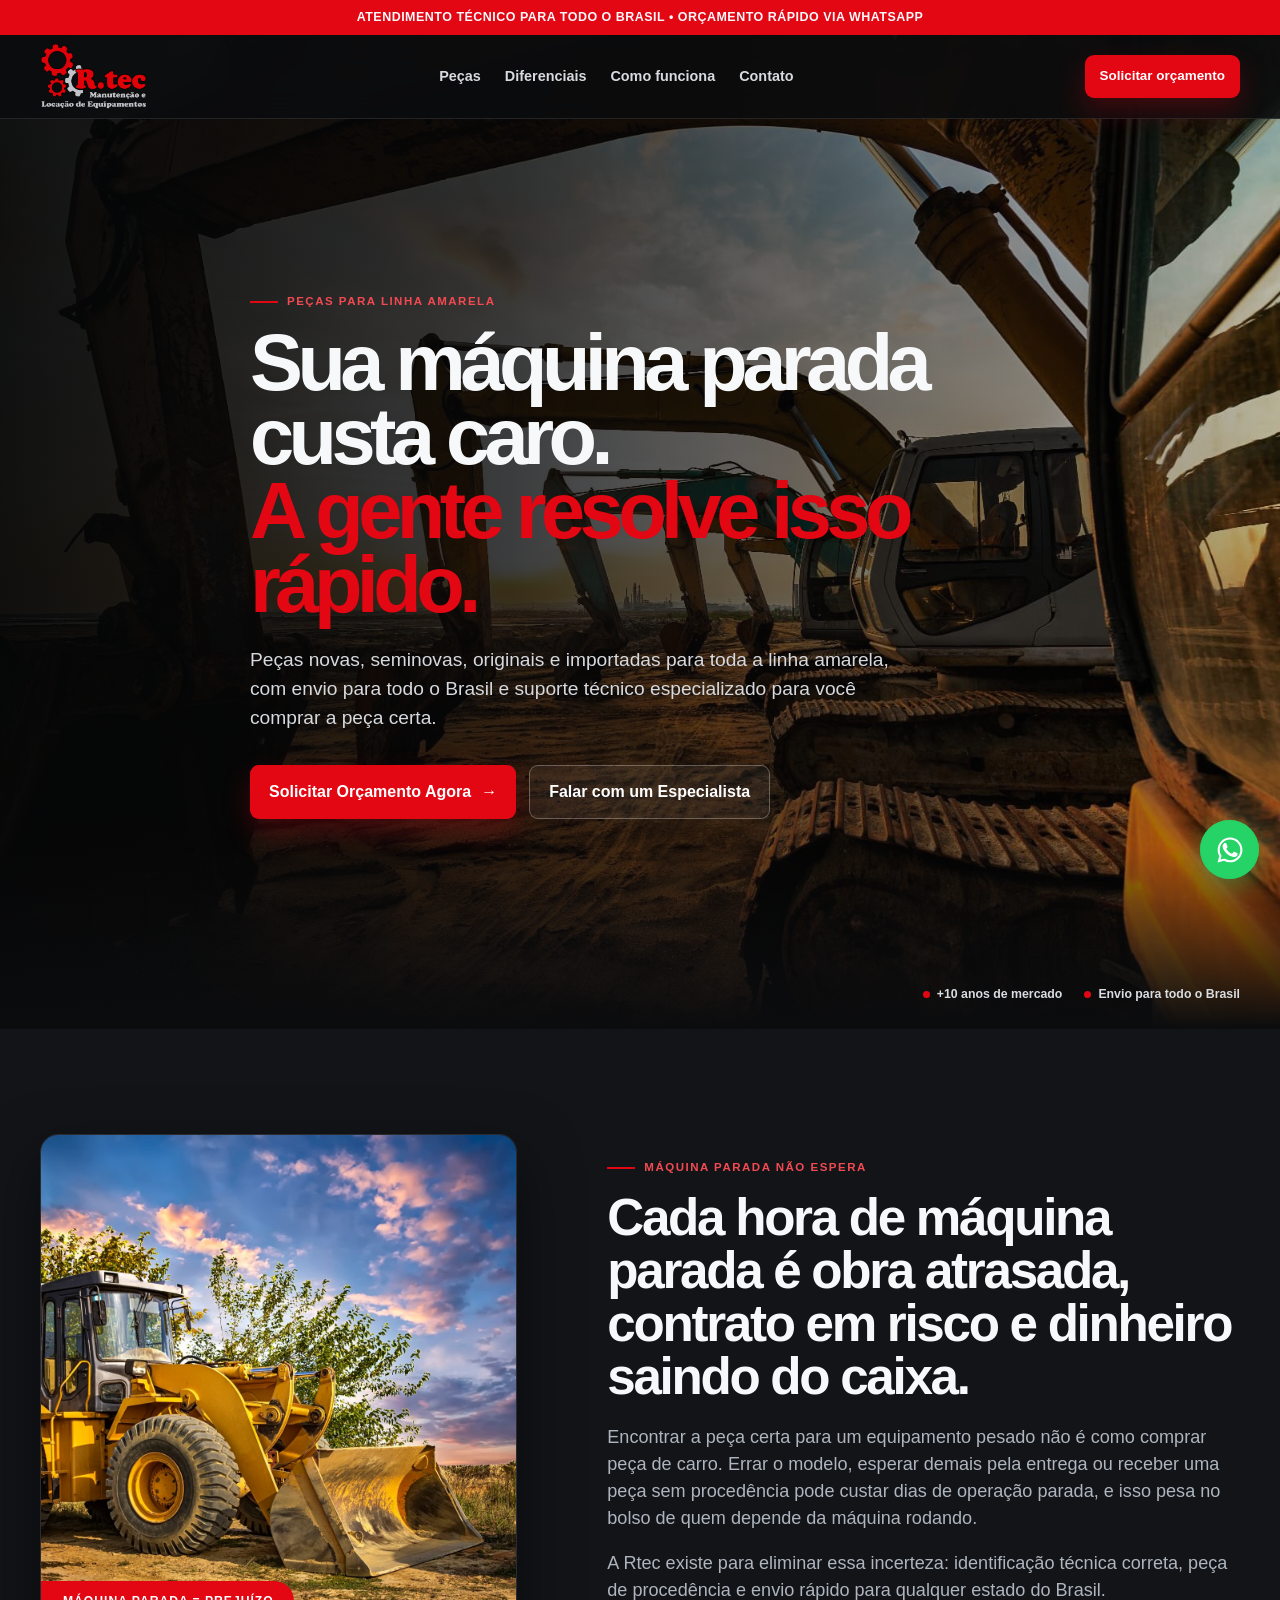
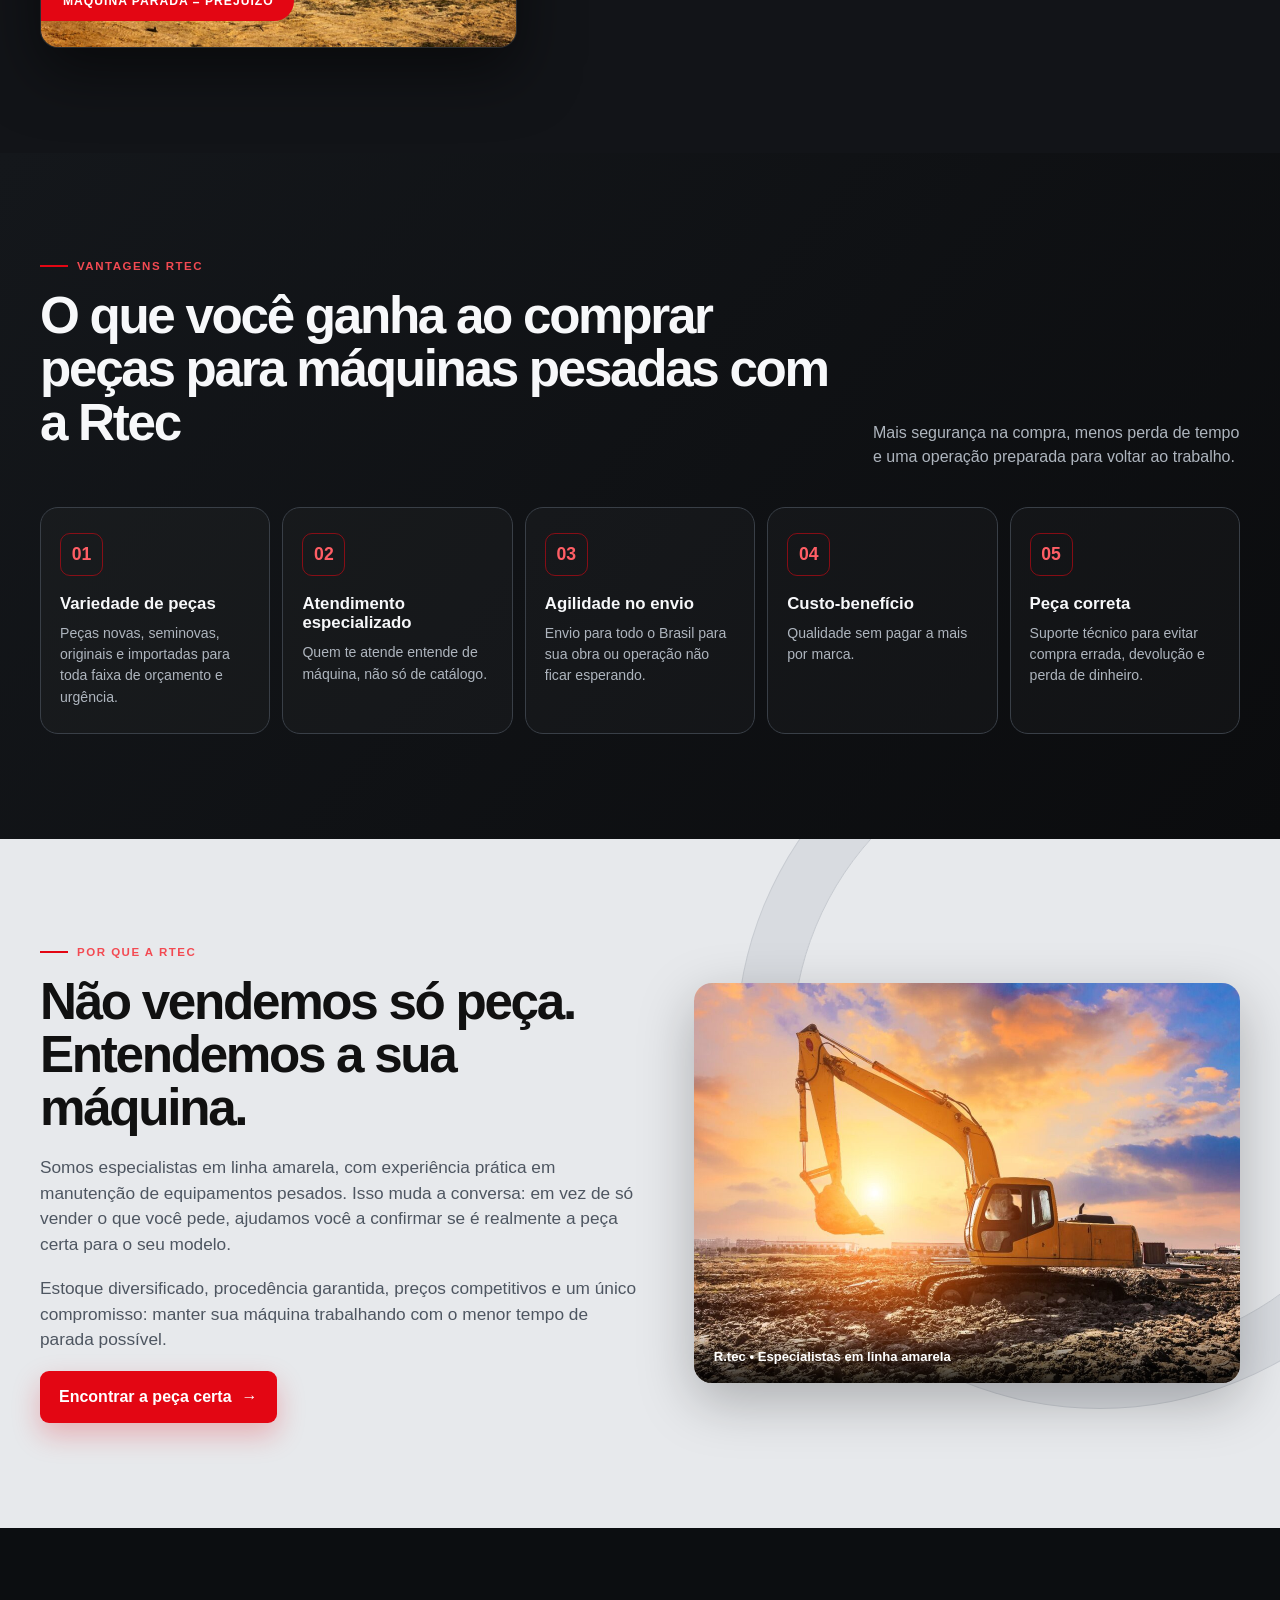
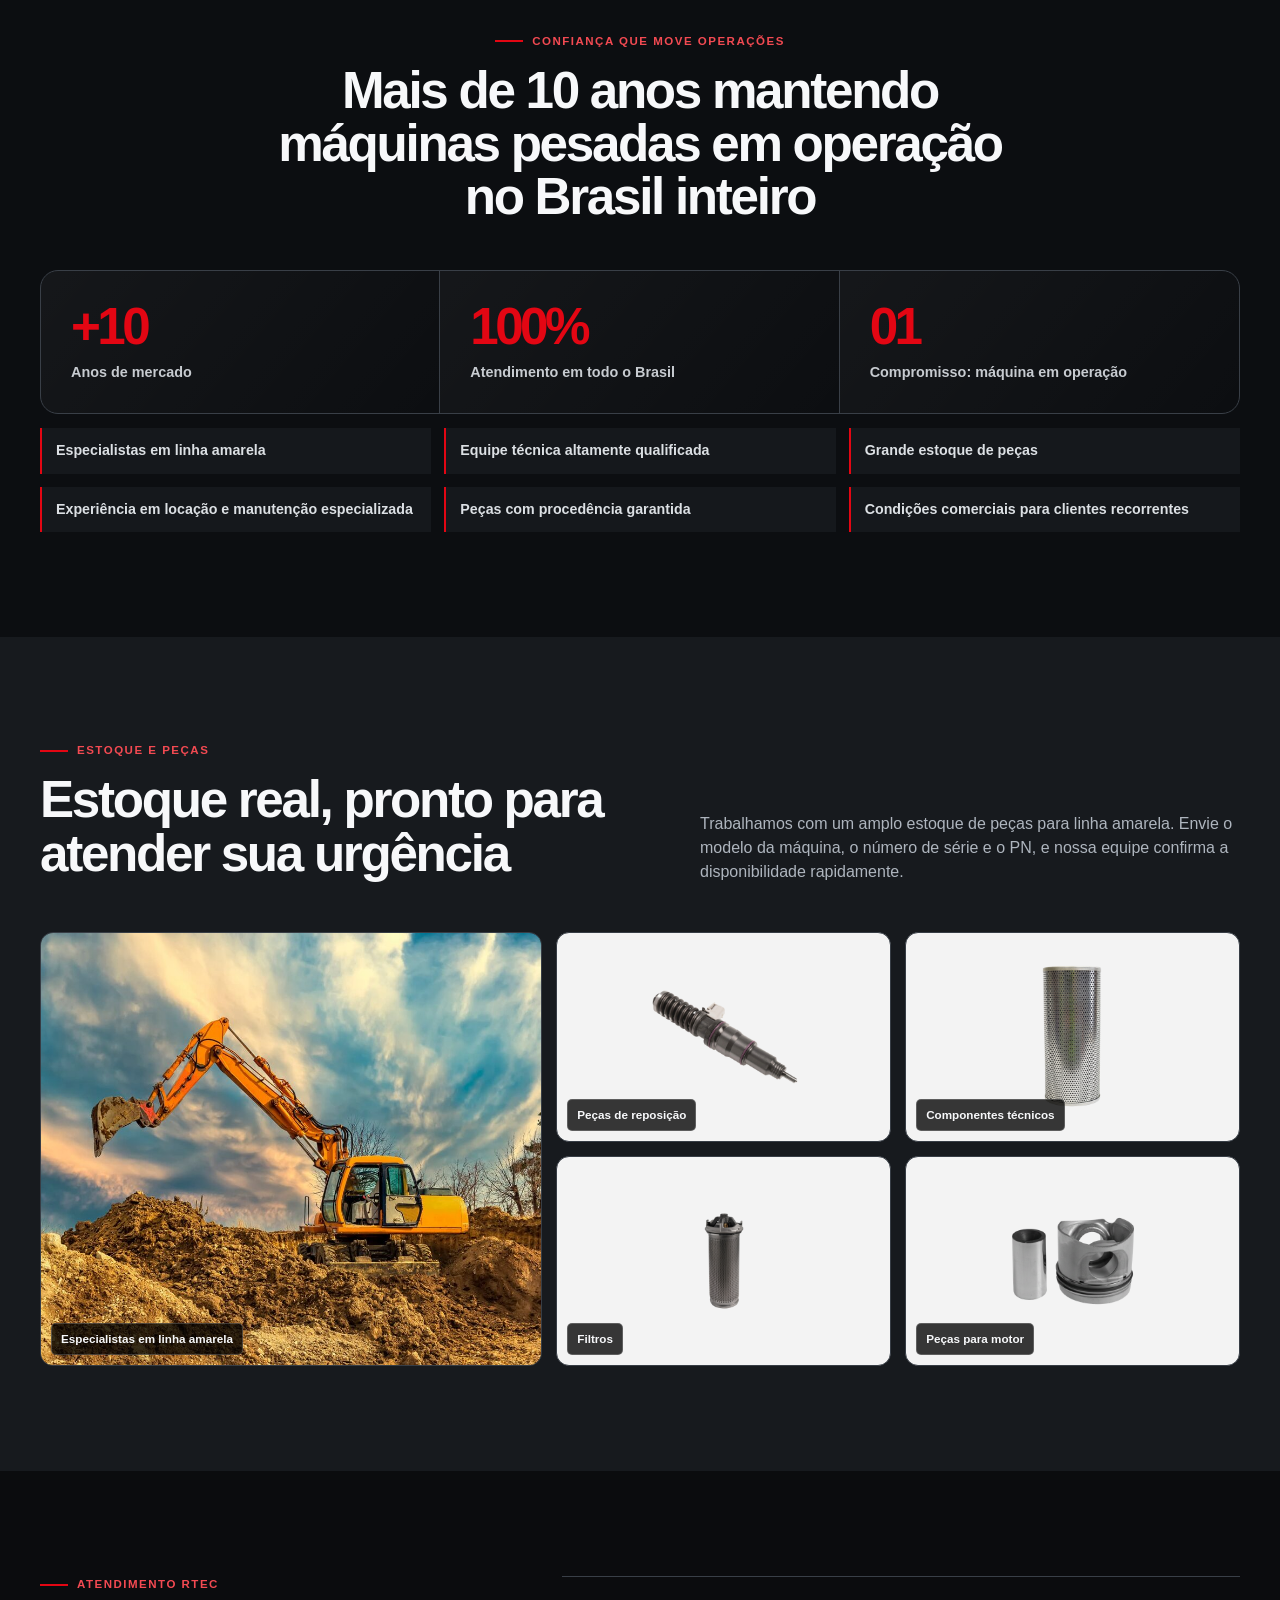
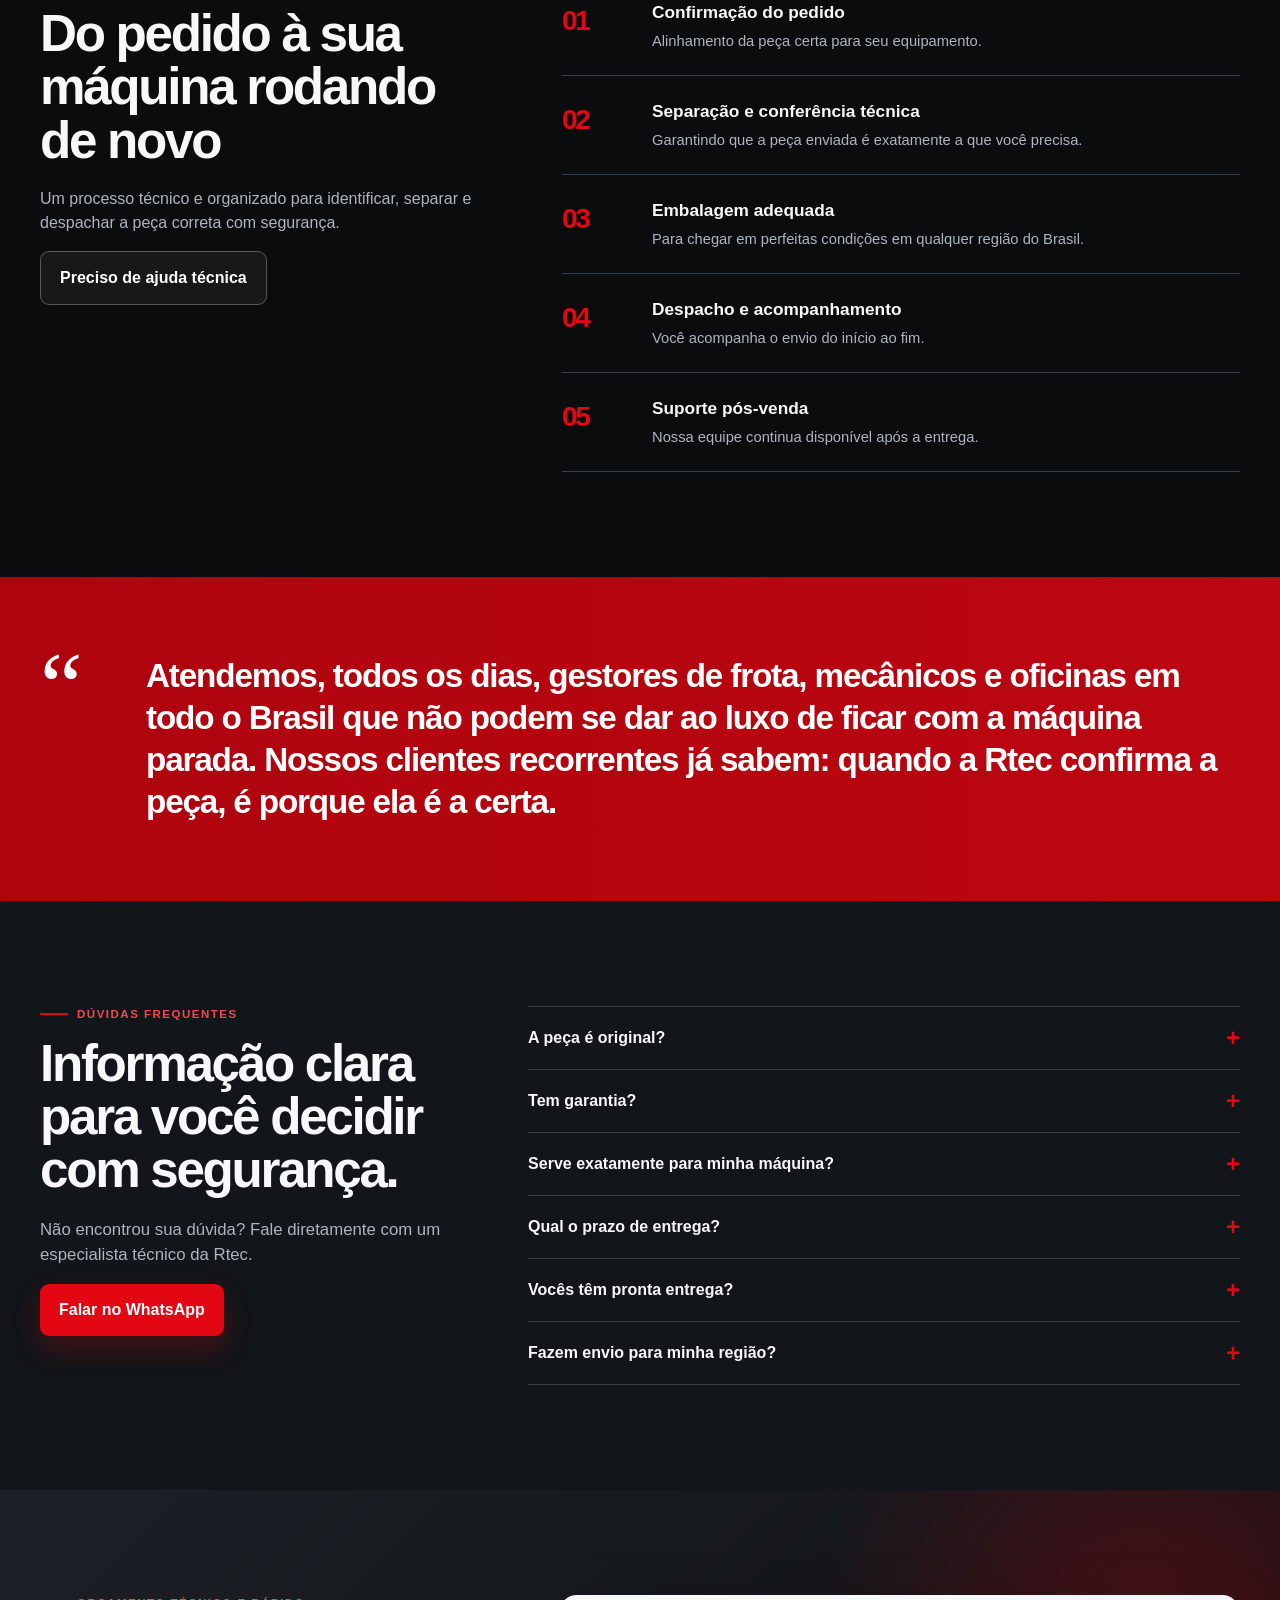
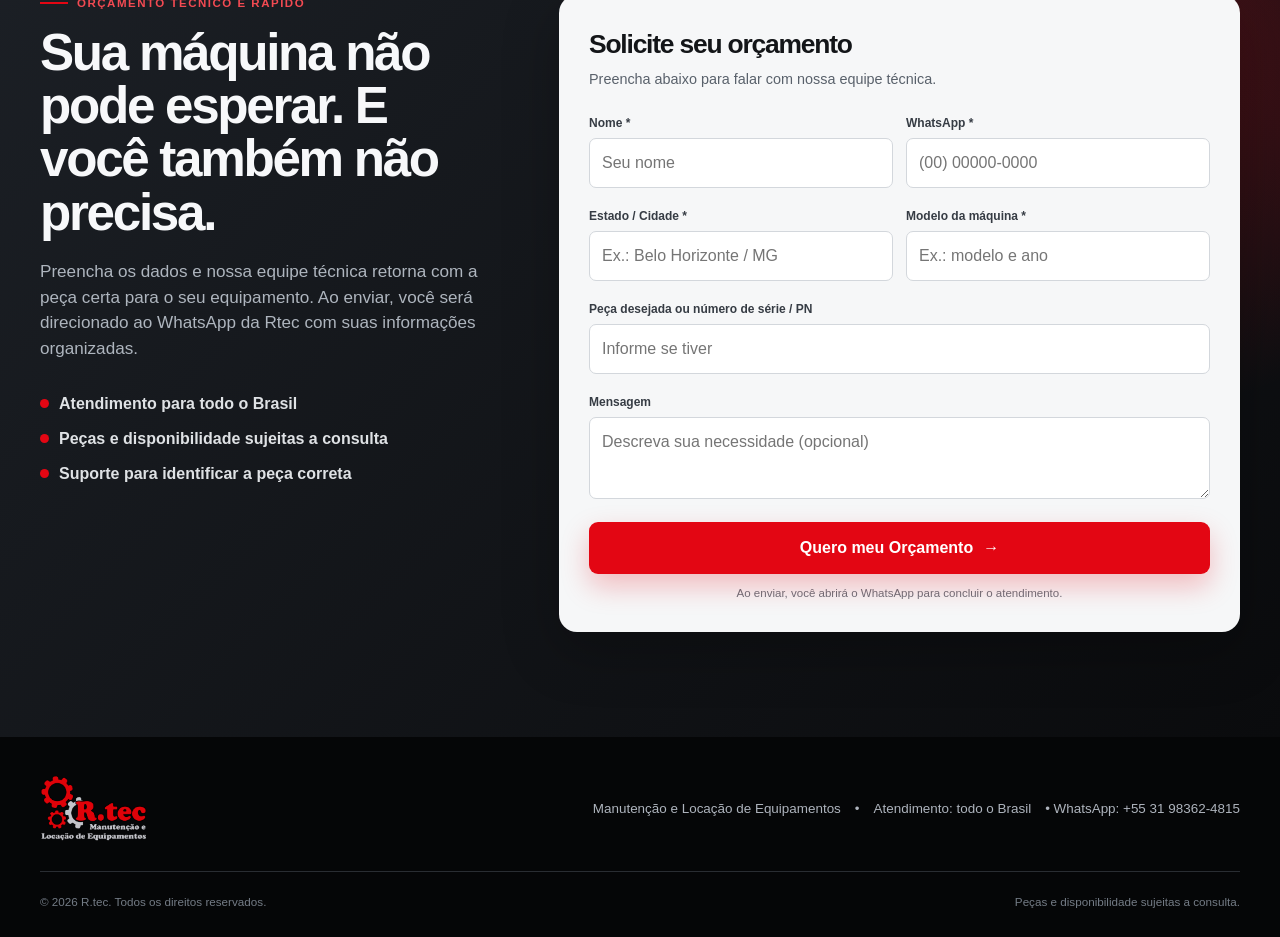
==== index.html @ 23323e1b "Add files via upload" ====
<!DOCTYPE html>
<html lang="pt-BR">
<head>
  <meta charset="UTF-8" />
  <meta name="viewport" content="width=device-width, initial-scale=1.0" />
  <title>R.tec | Peças para Máquinas Pesadas e Linha Amarela</title>
  <meta name="description" content="Peças novas, seminovas, originais e importadas para linha amarela, com atendimento técnico e envio para todo o Brasil." />
  <meta name="author" content="R.tec Manutenção e Locação de Equipamentos" />
  <link rel="canonical" href="https://www.rtecpecas.com.br/" />

  <meta property="og:type" content="website" />
  <meta property="og:locale" content="pt_BR" />
  <meta property="og:title" content="R.tec | Peças para Máquinas Pesadas e Linha Amarela" />
  <meta property="og:description" content="Peças novas, seminovas, originais e importadas para linha amarela, com atendimento técnico e envio para todo o Brasil." />
  <meta property="og:image" content="img/og-cover.jpg" />
  <meta name="twitter:card" content="summary_large_image" />
  <meta name="twitter:title" content="R.tec | Peças para Máquinas Pesadas e Linha Amarela" />
  <meta name="twitter:description" content="Peças novas, seminovas, originais e importadas para linha amarela, com atendimento técnico e envio para todo o Brasil." />
  <meta name="twitter:image" content="img/og-cover.jpg" />
  <meta name="theme-color" content="#e30613" />

  <link rel="icon" type="image/png" href="img/favicon.png" />
  <link rel="apple-touch-icon" href="img/favicon.png" />
  <link rel="stylesheet" href="css/styles.css" />

  <script type="application/ld+json">
  {
    "@context": "https://schema.org",
    "@type": "AutoPartsStore",
    "name": "R.tec Manutenção e Locação de Equipamentos",
    "description": "Peças novas, seminovas, originais e importadas para linha amarela, com atendimento técnico e envio para todo o Brasil.",
    "image": "img/og-cover.jpg",
    "telephone": "+5531983624815",
    "areaServed": "BR",
    "address": { "@type": "PostalAddress", "addressCountry": "BR" }
  }
  </script>
</head>
<body>
  <a class="skip-link" href="#inicio">Ir para o conteúdo</a>

  <div class="topbar">ATENDIMENTO TÉCNICO PARA TODO O BRASIL • ORÇAMENTO RÁPIDO VIA WHATSAPP</div>

  <header class="header">
    <nav class="container nav" aria-label="Navegação principal">
      <a class="brand" href="#inicio" aria-label="R.tec - início">
        <img src="img/logo-rtec-dark.png" alt="R.tec Manutenção e Locação de Equipamentos" width="512" height="322" />
      </a>
      <button class="menu-btn" id="menuBtn" aria-label="Abrir menu" aria-expanded="false" aria-controls="navLinks">
        <i></i><i></i><i></i>
      </button>
      <div class="nav-links" id="navLinks">
        <a href="#pecas">Peças</a>
        <a href="#diferenciais">Diferenciais</a>
        <a href="#como-funciona">Como funciona</a>
        <a href="#contato">Contato</a>
      </div>
      <a class="button button-red button-small" href="#contato">Solicitar orçamento</a>
    </nav>
  </header>

  <main>
    <!-- Hero -->
    <section class="hero" id="inicio">
      <div class="container hero-content">
        <div class="eyebrow">Peças para linha amarela</div>
        <h1>Sua máquina parada custa caro.<br><em>A gente resolve isso rápido.</em></h1>
        <p>Peças novas, seminovas, originais e importadas para toda a linha amarela, com envio para todo o Brasil e suporte técnico especializado para você comprar a peça certa.</p>
        <div class="hero-actions">
          <a class="button button-red" href="#contato">Solicitar Orçamento Agora <span>→</span></a>
          <a class="button button-outline" role="button" tabindex="0" data-wa="Olá, Rtec! Gostaria de falar com um especialista sobre peças para máquina pesada.">Falar com um Especialista</a>
        </div>
      </div>
      <div class="trust-strip">
        <span><i></i> +10 anos de mercado</span>
        <span><i></i> Envio para todo o Brasil</span>
      </div>
    </section>

    <!-- Dor -->
    <section class="pain">
      <div class="container pain-grid">
        <figure class="pain-visual reveal">
          <img src="img/pain.jpg" alt="Trator de esteira amarelo parado em obra ao entardecer" loading="lazy" width="1024" height="1280" />
          <figcaption class="pain-badge">Máquina parada = prejuízo</figcaption>
        </figure>
        <div class="reveal">
          <div class="eyebrow">Máquina parada não espera</div>
          <h2>Cada hora de máquina parada é obra atrasada, contrato em risco e dinheiro saindo do caixa.</h2>
          <p>Encontrar a peça certa para um equipamento pesado não é como comprar peça de carro. Errar o modelo, esperar demais pela entrega ou receber uma peça sem procedência pode custar dias de operação parada, e isso pesa no bolso de quem depende da máquina rodando.</p>
          <p>A Rtec existe para eliminar essa incerteza: identificação técnica correta, peça de procedência e envio rápido para qualquer estado do Brasil.</p>
        </div>
      </div>
    </section>

    <!-- Benefícios -->
    <section class="benefits" id="pecas">
      <div class="container">
        <div class="heading-row reveal">
          <div>
            <div class="eyebrow">Vantagens Rtec</div>
            <h2>O que você ganha ao comprar peças para máquinas pesadas com a Rtec</h2>
          </div>
          <p>Mais segurança na compra, menos perda de tempo e uma operação preparada para voltar ao trabalho.</p>
        </div>
        <div class="benefit-grid">
          <article class="card reveal"><div class="icon">01</div><h3>Variedade de peças</h3><p>Peças novas, seminovas, originais e importadas para toda faixa de orçamento e urgência.</p></article>
          <article class="card reveal"><div class="icon">02</div><h3>Atendimento especializado</h3><p>Quem te atende entende de máquina, não só de catálogo.</p></article>
          <article class="card reveal"><div class="icon">03</div><h3>Agilidade no envio</h3><p>Envio para todo o Brasil para sua obra ou operação não ficar esperando.</p></article>
          <article class="card reveal"><div class="icon">04</div><h3>Custo-benefício</h3><p>Qualidade sem pagar a mais por marca.</p></article>
          <article class="card reveal"><div class="icon">05</div><h3>Peça correta</h3><p>Suporte técnico para evitar compra errada, devolução e perda de dinheiro.</p></article>
        </div>
      </div>
    </section>

    <!-- Diferenciais -->
    <section class="difference" id="diferenciais">
      <div class="container">
        <div class="reveal">
          <div class="eyebrow">Por que a Rtec</div>
          <h2>Não vendemos só peça. Entendemos a sua máquina.</h2>
          <p>Somos especialistas em linha amarela, com experiência prática em manutenção de equipamentos pesados. Isso muda a conversa: em vez de só vender o que você pede, ajudamos você a confirmar se é realmente a peça certa para o seu modelo.</p>
          <p>Estoque diversificado, procedência garantida, preços competitivos e um único compromisso: manter sua máquina trabalhando com o menor tempo de parada possível.</p>
          <a class="button button-red" href="#contato">Encontrar a peça certa <span>→</span></a>
        </div>
        <div class="machine-frame reveal">
          <img src="img/maquina-diferenciais.jpg" alt="Escavadeira de linha amarela em operação ao pôr do sol" loading="lazy" />
        </div>
      </div>
    </section>

    <!-- Provas -->
    <section class="proof">
      <div class="container">
        <div class="proof-head reveal">
          <div class="eyebrow">Confiança que move operações</div>
          <h2>Mais de 10 anos mantendo máquinas pesadas em operação no Brasil inteiro</h2>
        </div>
        <div class="stats reveal">
          <div class="stat"><strong data-count="10" data-prefix="+">+10</strong><span>Anos de mercado</span></div>
          <div class="stat"><strong data-count="100" data-suffix="%">100%</strong><span>Atendimento em todo o Brasil</span></div>
          <div class="stat"><strong data-count="1" data-pad="true">01</strong><span>Compromisso: máquina em operação</span></div>
        </div>
        <div class="proof-points reveal">
          <div>Especialistas em linha amarela</div>
          <div>Equipe técnica altamente qualificada</div>
          <div>Grande estoque de peças</div>
          <div>Experiência em locação e manutenção especializada</div>
          <div>Peças com procedência garantida</div>
          <div>Condições comerciais para clientes recorrentes</div>
        </div>
      </div>
    </section>

    <!-- Galeria -->
    <section class="gallery">
      <div class="container">
        <div class="gallery-top reveal">
          <div>
            <div class="eyebrow">Estoque e peças</div>
            <h2>Estoque real, pronto para atender sua urgência</h2>
          </div>
          <p>Trabalhamos com um amplo estoque de peças para linha amarela. Envie o modelo da máquina, o número de série e o PN, e nossa equipe confirma a disponibilidade rapidamente.</p>
        </div>
        <div class="gallery-grid reveal">
          <div class="gallery-item">
            <img src="img/galeria-maquina.jpg" alt="Máquina de linha amarela em operação em obra de terraplenagem" loading="lazy" />
            <span class="tag">Especialistas em linha amarela</span>
          </div>
          <button class="gallery-item" type="button" data-zoom data-caption="Peças de reposição — bico injetor">
            <img src="img/peca-1.png" alt="Bico injetor para máquina pesada" loading="lazy" />
            <span class="tag">Peças de reposição</span>
            <span class="zoom" aria-hidden="true">+</span>
          </button>
          <button class="gallery-item" type="button" data-zoom data-caption="Componentes técnicos — elemento filtrante">
            <img src="img/peca-2.png" alt="Elemento filtrante metálico para máquina pesada" loading="lazy" />
            <span class="tag">Componentes técnicos</span>
            <span class="zoom" aria-hidden="true">+</span>
          </button>
          <button class="gallery-item" type="button" data-zoom data-caption="Filtros — filtro hidráulico com cabeçote">
            <img src="img/peca-3.png" alt="Filtro hidráulico com cabeçote para máquina pesada" loading="lazy" />
            <span class="tag">Filtros</span>
            <span class="zoom" aria-hidden="true">+</span>
          </button>
          <button class="gallery-item" type="button" data-zoom data-caption="Peças para motor — pistão e pino">
            <img src="img/peca-4.png" alt="Pistão e pino de motor para máquina pesada" loading="lazy" />
            <span class="tag">Peças para motor</span>
            <span class="zoom" aria-hidden="true">+</span>
          </button>
        </div>
      </div>
    </section>

    <!-- Processo -->
    <section class="process" id="como-funciona">
      <div class="container process-grid">
        <div class="process-copy reveal">
          <div class="eyebrow">Atendimento Rtec</div>
          <h2>Do pedido à sua máquina rodando de novo</h2>
          <p>Um processo técnico e organizado para identificar, separar e despachar a peça correta com segurança.</p>
          <a class="button button-outline" role="button" tabindex="0" data-wa="Olá, Rtec! Preciso de orientação para identificar uma peça para minha máquina.">Preciso de ajuda técnica</a>
        </div>
        <div class="steps">
          <article class="step reveal"><div class="step-no">01</div><div><h3>Confirmação do pedido</h3><p>Alinhamento da peça certa para seu equipamento.</p></div></article>
          <article class="step reveal"><div class="step-no">02</div><div><h3>Separação e conferência técnica</h3><p>Garantindo que a peça enviada é exatamente a que você precisa.</p></div></article>
          <article class="step reveal"><div class="step-no">03</div><div><h3>Embalagem adequada</h3><p>Para chegar em perfeitas condições em qualquer região do Brasil.</p></div></article>
          <article class="step reveal"><div class="step-no">04</div><div><h3>Despacho e acompanhamento</h3><p>Você acompanha o envio do início ao fim.</p></div></article>
          <article class="step reveal"><div class="step-no">05</div><div><h3>Suporte pós-venda</h3><p>Nossa equipe continua disponível após a entrega.</p></div></article>
        </div>
      </div>
    </section>

    <!-- Autoridade -->
    <section class="authority">
      <div class="container">
        <div class="quote" aria-hidden="true">“</div>
        <p>Atendemos, todos os dias, gestores de frota, mecânicos e oficinas em todo o Brasil que não podem se dar ao luxo de ficar com a máquina parada. Nossos clientes recorrentes já sabem: quando a Rtec confirma a peça, é porque ela é a certa.</p>
      </div>
    </section>

    <!-- FAQ -->
    <section class="faq">
      <div class="container faq-grid">
        <div class="faq-intro reveal">
          <div class="eyebrow">Dúvidas frequentes</div>
          <h2>Informação clara para você decidir com segurança.</h2>
          <p>Não encontrou sua dúvida? Fale diretamente com um especialista técnico da Rtec.</p>
          <a class="button button-red" role="button" tabindex="0" data-wa="Olá, Rtec! Tenho uma dúvida sobre peças para máquina pesada.">Falar no WhatsApp</a>
        </div>
        <div class="faq-list reveal">
          <div class="faq-item">
            <button class="faq-question" type="button" aria-expanded="false">A peça é original? <span class="sign" aria-hidden="true">+</span></button>
            <div class="faq-answer"><p>Trabalhamos com peças novas, seminovas, originais e importadas, sempre com procedência garantida. Nossa equipe informa exatamente qual é o tipo da peça antes da compra.</p></div>
          </div>
          <div class="faq-item">
            <button class="faq-question" type="button" aria-expanded="false">Tem garantia? <span class="sign" aria-hidden="true">+</span></button>
            <div class="faq-answer"><p>Sim, nossas peças contam com garantia. Fale com nossa equipe para confirmar as condições específicas do seu pedido.</p></div>
          </div>
          <div class="faq-item">
            <button class="faq-question" type="button" aria-expanded="false">Serve exatamente para minha máquina? <span class="sign" aria-hidden="true">+</span></button>
            <div class="faq-answer"><p>Nossa equipe técnica confirma a compatibilidade com seu equipamento antes do envio. Basta informar o modelo da máquina, o número de série e o PN da peça.</p></div>
          </div>
          <div class="faq-item">
            <button class="faq-question" type="button" aria-expanded="false">Qual o prazo de entrega? <span class="sign" aria-hidden="true">+</span></button>
            <div class="faq-answer"><p>Trabalhamos com agilidade de envio para todo o Brasil. O prazo exato varia conforme sua região e a disponibilidade da peça; nossa equipe informa no momento do orçamento.</p></div>
          </div>
          <div class="faq-item">
            <button class="faq-question" type="button" aria-expanded="false">Vocês têm pronta entrega? <span class="sign" aria-hidden="true">+</span></button>
            <div class="faq-answer"><p>Temos grande estoque diversificado. Consulte a disponibilidade da peça que você precisa com nossa equipe.</p></div>
          </div>
          <div class="faq-item">
            <button class="faq-question" type="button" aria-expanded="false">Fazem envio para minha região? <span class="sign" aria-hidden="true">+</span></button>
            <div class="faq-answer"><p>Sim, atendemos todo o território nacional.</p></div>
          </div>
        </div>
      </div>
    </section>

    <!-- Contato -->
    <section class="contact" id="contato">
      <div class="container">
        <div class="contact-copy reveal">
          <div class="eyebrow">Orçamento técnico e rápido</div>
          <h2>Sua máquina não pode esperar. E você também não precisa.</h2>
          <p>Preencha os dados e nossa equipe técnica retorna com a peça certa para o seu equipamento. Ao enviar, você será direcionado ao WhatsApp da Rtec com suas informações organizadas.</p>
          <div class="contact-data">
            <span><i class="dot"></i> Atendimento para todo o Brasil</span>
            <span><i class="dot"></i> Peças e disponibilidade sujeitas a consulta</span>
            <span><i class="dot"></i> Suporte para identificar a peça correta</span>
          </div>
        </div>
        <form class="form reveal" id="quoteForm" novalidate>
          <h3>Solicite seu orçamento</h3>
          <p>Preencha abaixo para falar com nossa equipe técnica.</p>
          <div class="form-grid">
            <div class="field"><label for="name">Nome *</label><input id="name" name="name" required placeholder="Seu nome" autocomplete="name" /><span class="error"></span></div>
            <div class="field"><label for="phone">WhatsApp *</label><input id="phone" name="phone" required inputmode="tel" placeholder="(00) 00000-0000" autocomplete="tel" /><span class="error"></span></div>
            <div class="field"><label for="location">Estado / Cidade *</label><input id="location" name="location" required placeholder="Ex.: Belo Horizonte / MG" /><span class="error"></span></div>
            <div class="field"><label for="machine">Modelo da máquina *</label><input id="machine" name="machine" required placeholder="Ex.: modelo e ano" /><span class="error"></span></div>
            <div class="field full"><label for="part">Peça desejada ou número de série / PN</label><input id="part" name="part" placeholder="Informe se tiver" /><span class="error"></span></div>
            <div class="field full"><label for="message">Mensagem</label><textarea id="message" name="message" placeholder="Descreva sua necessidade (opcional)"></textarea><span class="error"></span></div>
          </div>
          <button class="button button-red" type="submit"><span class="label">Quero meu Orçamento</span> <span>→</span></button>
          <p class="form-note">Ao enviar, você abrirá o WhatsApp para concluir o atendimento.</p>
          <div class="form-success" id="formSuccess" role="status">Pronto! Abrimos o WhatsApp com seus dados. Se a janela não apareceu, verifique o bloqueador de pop-ups.</div>
        </form>
      </div>
    </section>
  </main>

  <footer>
    <div class="container">
      <div class="footer-row">
        <a class="brand" href="#inicio" aria-label="R.tec - início">
          <img src="img/logo-rtec-dark.png" alt="R.tec Manutenção e Locação de Equipamentos" width="220" height="138" loading="lazy" />
        </a>
        <div class="footer-info">
          <span>Manutenção e Locação de Equipamentos</span>
          <span>•</span>
          <span>Atendimento: todo o Brasil</span>
          <a role="button" tabindex="0" data-wa="Olá, Rtec! Gostaria de solicitar um orçamento.">• WhatsApp: +55 31 98362-4815</a>
        </div>
      </div>
      <div class="copyline">
        <span>© <span id="year"></span> R.tec. Todos os direitos reservados.</span>
        <span>Peças e disponibilidade sujeitas a consulta.</span>
      </div>
    </div>
  </footer>

  <!-- Lightbox -->
  <div class="lightbox" id="lightbox" aria-hidden="true" role="dialog" aria-modal="true" aria-label="Visualização da peça">
    <button class="lightbox-close" type="button" aria-label="Fechar visualização">✕</button>
    <figure>
      <img src="" alt="" />
      <figcaption></figcaption>
    </figure>
  </div>

  <a class="whatsapp-float" role="button" tabindex="0" data-wa="Olá, Rtec! Gostaria de solicitar um orçamento." aria-label="Falar com a Rtec pelo WhatsApp">
    <span class="tip">Fale com um especialista</span>
    <svg viewBox="0 0 24 24" aria-hidden="true"><path d="M17.47 14.38c-.3-.15-1.75-.86-2.02-.96-.27-.1-.47-.15-.67.15-.2.3-.77.96-.94 1.16-.17.2-.35.22-.64.07-.3-.15-1.25-.46-2.38-1.47-.88-.78-1.47-1.75-1.64-2.05-.17-.3-.02-.46.13-.6.13-.13.3-.35.45-.52.15-.17.2-.3.3-.5.1-.2.05-.37-.02-.52-.08-.15-.67-1.6-.92-2.2-.24-.58-.49-.5-.67-.51h-.57c-.2 0-.52.07-.79.37-.27.3-1.04 1.01-1.04 2.470 0 1.45 1.06 2.86 1.21 3.06.15.2 2.1 3.2 5.08 4.49.71.3 1.26.49 1.69.63.71.22 1.36.19 1.87.12.57-.09 1.75-.72 2-1.41.25-.69.25-1.28.17-1.41-.07-.13-.27-.2-.57-.35zM12.04 2C6.58 2 2.13 6.45 2.13 11.91c0 1.75.46 3.45 1.32 4.95L2 22l5.25-1.38a9.9 9.9 0 0 0 4.79 1.22h.01c5.46 0 9.91-4.45 9.91-9.91 0-2.65-1.03-5.14-2.9-7.01A9.85 9.85 0 0 0 12.04 2zm0 18.13h-.01a8.23 8.23 0 0 1-4.19-1.15l-.3-.18-3.12.82.83-3.04-.2-.31a8.2 8.2 0 0 1-1.26-4.36c0-4.54 3.7-8.24 8.25-8.24 2.2 0 4.27.86 5.83 2.42a8.19 8.19 0 0 1 2.41 5.83c0 4.54-3.7 8.21-8.24 8.21z"/></svg>
  </a>

  <button class="to-top" type="button" aria-label="Voltar ao topo">↑</button>

  <script src="js/main.js" defer></script>
</body>
</html>
---- css/styles.css ----
/* ==========================================================================
   R.tec — Peças para Máquinas Pesadas
   Folha de estilo principal
   Sumário:
   1. Tokens e base
   2. Utilitários (container, eyebrow, botões)
   3. Topbar e cabeçalho
   4. Hero
   5. Dor / Benefícios
   6. Diferenciais
   7. Provas
   8. Galeria + Lightbox
   9. Processo
   10. Autoridade
   11. FAQ
   12. Contato e formulário
   13. Rodapé, WhatsApp e voltar ao topo
   14. Animações
   15. Responsivo
   ========================================================================== */

/* 1. Tokens e base ------------------------------------------------------- */
:root {
  --red: #e30613;
  --red-dark: #b9040e;
  --red-light: #f34a52;
  --black: #0b0c0e;
  --ink: #121418;
  --steel: #24282e;
  --line: #393f47;
  --muted: #aeb5be;
  --white: #f7f8fa;
  --max: 1200px;
  --radius: 18px;
  --shadow: 0 18px 55px rgba(0, 0, 0, 0.26);
  --ease: cubic-bezier(0.22, 0.61, 0.36, 1);
}

* { box-sizing: border-box; }
html { scroll-behavior: smooth; scroll-padding-top: 100px; }

body {
  margin: 0;
  background: var(--black);
  color: var(--white);
  font-family: -apple-system, BlinkMacSystemFont, "SF Pro Display", "Segoe UI", Arial, sans-serif;
  line-height: 1.5;
  overflow-x: hidden;
}

a { color: inherit; text-decoration: none; }
button, input, textarea { font: inherit; }
button { cursor: pointer; }
img { max-width: 100%; display: block; }

:focus-visible {
  outline: 2px solid var(--red-light);
  outline-offset: 3px;
  border-radius: 4px;
}

.skip-link {
  position: absolute;
  left: -9999px;
  top: 0;
  z-index: 100;
  background: var(--red);
  color: #fff;
  padding: 12px 18px;
  font-weight: 800;
}
.skip-link:focus { left: 12px; top: 12px; }

/* 2. Utilitários --------------------------------------------------------- */
.container { width: min(calc(100% - 40px), var(--max)); margin: auto; }

.eyebrow {
  display: flex;
  align-items: center;
  gap: 9px;
  color: var(--red-light);
  text-transform: uppercase;
  letter-spacing: 0.13em;
  font-size: 0.72rem;
  font-weight: 800;
}
.eyebrow:before { content: ""; width: 28px; height: 2px; background: var(--red); }

h1, h2, h3, p { margin-top: 0; }
h2 {
  font-size: clamp(2rem, 4vw, 3.45rem);
  line-height: 1.04;
  letter-spacing: -0.045em;
  margin: 14px 0 20px;
}
p { color: var(--muted); }

.button {
  border: 0;
  border-radius: 9px;
  display: inline-flex;
  align-items: center;
  justify-content: center;
  gap: 10px;
  padding: 14px 19px;
  font-weight: 850;
  position: relative;
  overflow: hidden;
  transition: transform 0.22s var(--ease), background 0.22s var(--ease),
    box-shadow 0.22s var(--ease), color 0.22s var(--ease);
}
.button span { transition: transform 0.25s var(--ease); }
.button:hover { transform: translateY(-2px); }
.button:hover span { transform: translateX(4px); }
.button:active { transform: translateY(0) scale(0.985); }

.button-red { background: var(--red); color: #fff; box-shadow: 0 12px 28px rgba(227, 6, 19, 0.25); }
.button-red:hover { background: #f10a18; box-shadow: 0 16px 34px rgba(227, 6, 19, 0.36); }
.button-outline { background: rgba(255, 255, 255, 0.05); border: 1px solid rgba(255, 255, 255, 0.28); color: #fff; }
.button-outline:hover { background: #fff; color: #111; }
.button-small { padding: 11px 15px; font-size: 0.84rem; }
.button[disabled] { opacity: 0.7; pointer-events: none; }

/* Efeito de brilho ao passar o mouse */
.button:after {
  content: "";
  position: absolute;
  inset: 0 auto 0 -60%;
  width: 45%;
  background: linear-gradient(100deg, transparent, rgba(255, 255, 255, 0.28), transparent);
  transform: skewX(-18deg);
  transition: left 0.55s var(--ease);
}
.button:hover:after { left: 115%; }

/* 3. Topbar e cabeçalho -------------------------------------------------- */
.topbar {
  position: fixed;
  top: 0;
  left: 0;
  right: 0;
  z-index: 51;
  transition: transform 0.3s var(--ease);
  background: var(--red);
  text-align: center;
  padding: 8px 18px;
  font-size: 0.78rem;
  font-weight: 750;
  letter-spacing: 0.04em;
}
.topbar.hide { transform: translateY(-100%); }

.header {
  height: 84px;
  position: fixed;
  z-index: 50;
  top: 35px;
  left: 0;
  right: 0;
  background: rgba(11, 12, 14, 0.86);
  backdrop-filter: blur(15px);
  border-bottom: 1px solid rgba(255, 255, 255, 0.1);
  transition: height 0.3s var(--ease), top 0.3s var(--ease), background 0.3s var(--ease),
    box-shadow 0.3s var(--ease);
}
.header.scrolled {
  top: 0;
  height: 68px;
  background: rgba(8, 9, 10, 0.96);
  box-shadow: 0 10px 30px rgba(0, 0, 0, 0.45);
}

.nav { height: 100%; display: flex; align-items: center; justify-content: space-between; gap: 26px; }
.brand { display: flex; align-items: center; gap: 10px; }
.brand img { height: 68px; width: auto; transition: height 0.3s var(--ease); }
.header.scrolled .brand img { height: 54px; }

.nav-links {
  display: flex;
  align-items: center;
  gap: 24px;
  color: #d7dbe0;
  font-weight: 650;
  font-size: 0.9rem;
}
.nav-links a { position: relative; padding: 4px 0; transition: color 0.2s var(--ease); }
.nav-links a:after {
  content: "";
  position: absolute;
  left: 0;
  bottom: -2px;
  height: 2px;
  width: 100%;
  background: var(--red);
  transform: scaleX(0);
  transform-origin: right;
  transition: transform 0.3s var(--ease);
}
.nav-links a:hover, .nav-links a.active { color: #fff; }
.nav-links a:hover:after, .nav-links a.active:after { transform: scaleX(1); transform-origin: left; }

.menu-btn {
  display: none;
  background: none;
  border: 0;
  color: #fff;
  width: 42px;
  height: 42px;
  position: relative;
}
.menu-btn i {
  position: absolute;
  left: 10px;
  right: 10px;
  height: 2px;
  background: #fff;
  transition: transform 0.3s var(--ease), opacity 0.2s var(--ease);
}
.menu-btn i:nth-child(1) { top: 14px; }
.menu-btn i:nth-child(2) { top: 20px; }
.menu-btn i:nth-child(3) { top: 26px; }
.menu-btn[aria-expanded="true"] i:nth-child(1) { transform: translateY(6px) rotate(45deg); }
.menu-btn[aria-expanded="true"] i:nth-child(2) { opacity: 0; }
.menu-btn[aria-expanded="true"] i:nth-child(3) { transform: translateY(-6px) rotate(-45deg); }

/* 4. Hero ---------------------------------------------------------------- */
.hero {
  min-height: 760px;
  display: flex;
  align-items: end;
  position: relative;
  isolation: isolate;
  background:
    linear-gradient(90deg, rgba(5, 6, 7, 0.95) 0%, rgba(5, 6, 7, 0.78) 40%, rgba(5, 6, 7, 0.22) 100%),
    url("../img/hero.jpg") center / cover;
}
.hero:after {
  content: "";
  position: absolute;
  z-index: -1;
  left: 0;
  right: 0;
  bottom: 0;
  height: 180px;
  background: linear-gradient(transparent, var(--black));
}
.hero-content { padding: 188px 0 105px; max-width: 780px; }
.hero h1 { font-size: clamp(3rem, 6.2vw, 6.25rem); letter-spacing: -0.07em; line-height: 0.93; margin: 16px 0 25px; }
.hero h1 em { color: var(--red); font-style: normal; }
.hero p { max-width: 675px; font-size: clamp(1rem, 1.5vw, 1.22rem); color: #d6d9de; }
.hero-actions { display: flex; flex-wrap: wrap; gap: 13px; margin-top: 32px; }

.trust-strip {
  position: absolute;
  bottom: 25px;
  right: max(20px, calc((100% - var(--max)) / 2));
  display: flex;
  gap: 22px;
  color: #d9dce1;
  font-size: 0.77rem;
  font-weight: 750;
}
.trust-strip span { display: flex; align-items: center; gap: 7px; }
.trust-strip i { height: 7px; width: 7px; background: var(--red); border-radius: 50%; }

/* 5. Dor / Benefícios ---------------------------------------------------- */
section { padding: 105px 0; }

.pain { background: var(--ink); }
.pain-grid { display: grid; grid-template-columns: 0.86fr 1.14fr; gap: 90px; align-items: center; }
.pain-visual {
  position: relative;
  margin: 0;
  border-radius: var(--radius);
  overflow: hidden;
  border: 1px solid rgba(255, 255, 255, 0.1);
  box-shadow: 0 24px 60px rgba(0, 0, 0, 0.5);
}
.pain-visual img {
  display: block;
  width: 100%;
  height: clamp(340px, 40vw, 520px);
  object-fit: cover;
  transition: transform 0.7s ease;
}
.pain-visual:hover img { transform: scale(1.05); }
.pain-badge {
  position: absolute;
  left: 0;
  bottom: 26px;
  background: var(--red);
  color: #fff;
  font-size: 0.76rem;
  font-weight: 800;
  letter-spacing: 0.08em;
  text-transform: uppercase;
  padding: 11px 20px 11px 22px;
  border-radius: 0 999px 999px 0;
}
.pain p { font-size: 1.13rem; max-width: 700px; }

.benefits { background: linear-gradient(130deg, #14171b, #0b0c0e); }
.heading-row { display: flex; align-items: end; justify-content: space-between; gap: 20px; margin-bottom: 38px; }
.heading-row p { max-width: 430px; margin: 0; }
.benefit-grid { display: grid; grid-template-columns: repeat(5, 1fr); gap: 12px; }

.card {
  border: 1px solid var(--line);
  border-radius: var(--radius);
  padding: 25px 19px;
  background: rgba(255, 255, 255, 0.025);
  transition: transform 0.3s var(--ease), border-color 0.3s var(--ease), background 0.3s var(--ease),
    box-shadow 0.3s var(--ease);
}
.card:hover {
  transform: translateY(-7px);
  border-color: var(--red);
  background: rgba(227, 6, 19, 0.08);
  box-shadow: 0 20px 40px rgba(0, 0, 0, 0.35);
}
.icon {
  height: 43px;
  width: 43px;
  border: 1px solid rgba(227, 6, 19, 0.55);
  display: grid;
  place-items: center;
  color: #ff5e65;
  border-radius: 10px;
  font-weight: 900;
  font-size: 1.1rem;
  transition: background 0.3s var(--ease), color 0.3s var(--ease);
}
.card:hover .icon { background: var(--red); color: #fff; }
.card h3 { font-size: 1.05rem; line-height: 1.15; margin: 18px 0 10px; }
.card p { font-size: 0.88rem; margin: 0; }

/* 6. Diferenciais -------------------------------------------------------- */
.difference { position: relative; overflow: hidden; background: #e7e9ec; color: #111; }
.difference:after {
  content: "";
  position: absolute;
  right: -10vw;
  top: -8vw;
  height: 48vw;
  width: 48vw;
  border: 1px solid #c7cbd1;
  border-radius: 50%;
  box-shadow: 0 0 0 55px #d8dbe0, 0 0 0 56px #c7cbd1;
}
.difference .container {
  position: relative;
  z-index: 1;
  display: grid;
  grid-template-columns: 1.05fr 0.95fr;
  gap: 50px;
  align-items: center;
}
.difference p { color: #4e5661; font-size: 1.08rem; }
.machine-frame {
  height: 400px;
  border-radius: var(--radius);
  overflow: hidden;
  box-shadow: var(--shadow);
  position: relative;
}
.machine-frame img { height: 100%; width: 100%; object-fit: cover; transition: transform 0.6s var(--ease); }
.machine-frame:hover img { transform: scale(1.05); }
.machine-frame:after {
  content: "R.tec • Especialistas em linha amarela";
  position: absolute;
  bottom: 0;
  left: 0;
  right: 0;
  padding: 16px 20px;
  background: linear-gradient(transparent, rgba(0, 0, 0, 0.84));
  color: #fff;
  font-size: 0.82rem;
  font-weight: 800;
}

/* 7. Provas -------------------------------------------------------------- */
.proof { background: #0c0e11; }
.proof-head { text-align: center; max-width: 780px; margin: 0 auto 46px; }
.proof-head .eyebrow { justify-content: center; }
.stats { display: grid; grid-template-columns: repeat(3, 1fr); border: 1px solid var(--line); border-radius: var(--radius); overflow: hidden; }
.stat { padding: 30px; border-right: 1px solid var(--line); background: linear-gradient(130deg, rgba(255, 255, 255, 0.04), transparent); }
.stat:last-child { border-right: 0; }
.stat strong { display: block; font-size: clamp(2rem, 4vw, 3.45rem); line-height: 1; color: var(--red); letter-spacing: -0.07em; }
.stat span { display: block; color: #c7cbd0; font-weight: 700; font-size: 0.9rem; margin-top: 10px; }

.proof-points { display: grid; grid-template-columns: repeat(3, 1fr); gap: 13px; margin-top: 14px; }
.proof-points div {
  border-left: 2px solid var(--red);
  padding: 12px 14px;
  background: #15181c;
  color: #dce0e4;
  font-size: 0.89rem;
  font-weight: 680;
  transition: background 0.25s var(--ease), transform 0.25s var(--ease);
}
.proof-points div:hover { background: #1c2026; transform: translateX(4px); }

/* 8. Galeria + Lightbox -------------------------------------------------- */
.gallery { background: #171a1e; }
.gallery-top { display: flex; justify-content: space-between; gap: 30px; align-items: end; margin-bottom: 32px; }
.gallery-top p { max-width: 540px; }
.gallery-grid { display: grid; grid-template-columns: 1.5fr 1fr 1fr; grid-template-rows: 210px 210px; gap: 14px; }

.gallery-item {
  min-height: 0;
  position: relative;
  overflow: hidden;
  border-radius: 13px;
  border: 1px solid #373d45;
  background: #f3f3f3;
  padding: 0;
  cursor: zoom-in;
  transition: border-color 0.3s var(--ease), box-shadow 0.3s var(--ease), transform 0.3s var(--ease);
}
.gallery-item:first-child { grid-row: span 2; cursor: default; }
.gallery-item img { height: 100%; width: 100%; object-fit: cover; transition: transform 0.45s var(--ease); }
.gallery-item:hover { border-color: var(--red); box-shadow: 0 18px 36px rgba(0, 0, 0, 0.4); }
.gallery-item:hover img { transform: scale(1.07); }
.gallery-item:nth-child(n + 2) img { object-fit: contain; padding: 18px; }
.gallery-item label, .gallery-item .tag {
  position: absolute;
  bottom: 10px;
  left: 10px;
  background: rgba(0, 0, 0, 0.78);
  border: 1px solid rgba(255, 255, 255, 0.2);
  border-radius: 5px;
  padding: 6px 9px;
  font-size: 0.73rem;
  font-weight: 750;
  color: var(--white);
  pointer-events: none;
}
.gallery-item .zoom {
  position: absolute;
  top: 10px;
  right: 10px;
  height: 30px;
  width: 30px;
  display: grid;
  place-items: center;
  border-radius: 50%;
  background: var(--red);
  color: #fff;
  font-size: 0.95rem;
  font-weight: 900;
  opacity: 0;
  transform: scale(0.7);
  transition: opacity 0.25s var(--ease), transform 0.25s var(--ease);
}
.gallery-item:hover .zoom { opacity: 1; transform: scale(1); }

.lightbox {
  position: fixed;
  inset: 0;
  z-index: 90;
  display: grid;
  place-items: center;
  padding: 24px;
  background: rgba(4, 5, 6, 0.9);
  backdrop-filter: blur(6px);
  opacity: 0;
  visibility: hidden;
  transition: opacity 0.28s var(--ease), visibility 0.28s var(--ease);
}
.lightbox.open { opacity: 1; visibility: visible; }
.lightbox figure { margin: 0; text-align: center; max-width: 720px; }
.lightbox img {
  max-height: 72vh;
  border-radius: 14px;
  background: #fff;
  padding: 14px;
  transform: scale(0.92);
  transition: transform 0.3s var(--ease);
}
.lightbox.open img { transform: scale(1); }
.lightbox figcaption { margin-top: 14px; font-weight: 800; letter-spacing: 0.02em; }
.lightbox-close {
  position: absolute;
  top: 18px;
  right: 20px;
  height: 44px;
  width: 44px;
  border-radius: 50%;
  border: 1px solid rgba(255, 255, 255, 0.25);
  background: rgba(255, 255, 255, 0.08);
  color: #fff;
  font-size: 1.3rem;
  transition: background 0.2s var(--ease), transform 0.2s var(--ease);
}
.lightbox-close:hover { background: var(--red); transform: rotate(90deg); }

/* 9. Processo ------------------------------------------------------------ */
.process { position: relative; background: var(--black); }
.process-grid { display: grid; grid-template-columns: 0.8fr 1.2fr; gap: 70px; }
.process-copy { position: sticky; top: 115px; height: max-content; }
.steps { border-top: 1px solid var(--line); }
.step {
  display: grid;
  grid-template-columns: 72px 1fr;
  gap: 18px;
  padding: 23px 0;
  border-bottom: 1px solid var(--line);
  transition: background 0.25s var(--ease), padding-left 0.25s var(--ease);
}
.step:hover { background: rgba(255, 255, 255, 0.03); padding-left: 10px; }
.step-no { font-size: 1.75rem; color: var(--red); font-weight: 900; letter-spacing: -0.08em; }
.step h3 { margin: 0 0 4px; font-size: 1.08rem; }
.step p { font-size: 0.92rem; margin: 0; }

/* 10. Autoridade --------------------------------------------------------- */
.authority {
  padding: 78px 0;
  color: #fff;
  position: relative;
  isolation: isolate;
  background: linear-gradient(90deg, rgba(185, 4, 14, 0.94), rgba(227, 6, 19, 0.82)),
    url("../img/autoridade.jpg") center / cover fixed;
}
.authority .container { display: grid; grid-template-columns: 80px 1fr; gap: 26px; align-items: start; }
.quote { font-family: Georgia, serif; font-size: 6rem; line-height: 0.65; }
.authority p {
  color: #fff;
  font-size: clamp(1.3rem, 2.6vw, 2.2rem);
  line-height: 1.26;
  letter-spacing: -0.035em;
  margin: 0;
  font-weight: 700;
}

/* 11. FAQ ---------------------------------------------------------------- */
.faq { background: #121519; }
.faq-grid { display: grid; grid-template-columns: 0.74fr 1.26fr; gap: 70px; }
.faq-intro p { font-size: 1.05rem; }
.faq-list { border-top: 1px solid var(--line); }

.faq-item { border-bottom: 1px solid var(--line); }
.faq-question {
  width: 100%;
  background: none;
  border: 0;
  color: inherit;
  text-align: left;
  display: flex;
  justify-content: space-between;
  align-items: center;
  gap: 18px;
  font-weight: 800;
  font-size: 1rem;
  padding: 19px 0;
  transition: color 0.2s var(--ease);
}
.faq-question:hover { color: var(--red-light); }
.faq-question .sign {
  color: var(--red);
  font-size: 1.5rem;
  line-height: 1;
  flex: none;
  transition: transform 0.3s var(--ease);
}
.faq-item.open .sign { transform: rotate(45deg); }
.faq-answer { overflow: hidden; height: 0; transition: height 0.32s var(--ease); }
.faq-answer p { margin: 0 35px 19px 0; font-size: 0.92rem; }

/* 12. Contato e formulário ----------------------------------------------- */
.contact { background: linear-gradient(135deg, #1c2026, #0a0b0d); position: relative; overflow: hidden; }
.contact:before {
  content: "";
  position: absolute;
  inset: 0;
  background: radial-gradient(circle at 90% 20%, rgba(227, 6, 19, 0.28), transparent 26%);
}
.contact .container { position: relative; display: grid; grid-template-columns: 0.8fr 1.2fr; gap: 65px; align-items: start; }
.contact-copy p { font-size: 1.07rem; }
.contact-data { margin-top: 30px; display: grid; gap: 11px; color: #dfe2e5; font-weight: 650; }
.contact-data span { display: flex; gap: 10px; align-items: center; }
.dot { width: 9px; height: 9px; background: var(--red); border-radius: 50%; display: inline-block; flex: none; }

.form { background: #f6f7f8; color: #131518; border-radius: var(--radius); padding: 30px; box-shadow: var(--shadow); }
.form h3 { font-size: 1.65rem; letter-spacing: -0.045em; margin-bottom: 5px; }
.form > p { font-size: 0.9rem; color: #59616b; }
.form-grid { display: grid; grid-template-columns: 1fr 1fr; gap: 13px; margin-top: 23px; }
.field { display: grid; gap: 6px; }
.field.full { grid-column: 1 / -1; }
.field label { font-size: 0.75rem; font-weight: 800; color: #363c44; }
.field input, .field textarea {
  width: 100%;
  border: 1px solid #d3d7dc;
  border-radius: 7px;
  background: #fff;
  padding: 12px;
  color: #15171a;
  outline: none;
  transition: border-color 0.2s var(--ease), box-shadow 0.2s var(--ease);
}
.field input:focus, .field textarea:focus { border-color: var(--red); box-shadow: 0 0 0 3px rgba(227, 6, 19, 0.12); }
.field textarea { height: 82px; resize: vertical; }
.field .error { font-size: 0.72rem; font-weight: 700; color: var(--red-dark); min-height: 0; }
.field.invalid input, .field.invalid textarea { border-color: var(--red); background: #fff5f5; }
.field.valid input { border-color: #2f9e54; }
.form .button { width: 100%; margin-top: 17px; }
.form-note { font-size: 0.72rem !important; text-align: center; margin: 11px 0 0 !important; color: #6a717a !important; }
.form-success {
  margin-top: 14px;
  padding: 12px 14px;
  border-radius: 9px;
  background: #e8f6ec;
  border: 1px solid #b8e0c4;
  color: #1d6b38;
  font-size: 0.85rem;
  font-weight: 750;
  display: none;
}
.form-success.show { display: block; animation: fade-up 0.4s var(--ease); }

/* 13. Rodapé, WhatsApp e voltar ao topo ---------------------------------- */
footer { background: #050607; padding: 38px 0 26px; }
.footer-row { display: flex; align-items: center; justify-content: space-between; gap: 20px; padding-bottom: 28px; border-bottom: 1px solid #292d32; }
.footer-info { display: flex; flex-wrap: wrap; gap: 14px; color: #aeb4bd; font-size: 0.84rem; align-items: center; }
.footer-info a { cursor: pointer; transition: color 0.2s var(--ease); }
.footer-info a:hover { color: var(--red-light); }
.copyline { color: #747c86; font-size: 0.73rem; padding-top: 21px; display: flex; justify-content: space-between; gap: 16px; }

.whatsapp-float {
  position: fixed;
  right: 21px;
  bottom: 21px;
  z-index: 70;
  height: 59px;
  width: 59px;
  display: grid;
  place-items: center;
  border-radius: 50%;
  background: #25d366;
  color: #fff;
  box-shadow: 0 9px 25px rgba(37, 211, 102, 0.35);
  transition: transform 0.2s var(--ease);
  cursor: pointer;
}
.whatsapp-float svg { width: 30px; height: 30px; fill: currentColor; }
.whatsapp-float:hover { transform: scale(1.09); }
.whatsapp-float:before {
  content: "";
  position: absolute;
  inset: 0;
  border-radius: 50%;
  border: 2px solid rgba(37, 211, 102, 0.6);
  animation: pulse-ring 2.4s ease-out infinite;
}
.whatsapp-float .tip {
  position: absolute;
  right: calc(100% + 12px);
  white-space: nowrap;
  background: #14171a;
  border: 1px solid #303840;
  color: var(--white);
  font-size: 0.78rem;
  font-weight: 750;
  padding: 8px 11px;
  border-radius: 8px;
  opacity: 0;
  transform: translateX(8px);
  pointer-events: none;
  transition: opacity 0.25s var(--ease), transform 0.25s var(--ease);
}
.whatsapp-float:hover .tip { opacity: 1; transform: translateX(0); }

.to-top {
  position: fixed;
  right: 26px;
  bottom: 92px;
  z-index: 69;
  height: 44px;
  width: 44px;
  border-radius: 50%;
  border: 1px solid #3a4149;
  background: rgba(18, 20, 24, 0.92);
  color: #fff;
  font-size: 1.1rem;
  opacity: 0;
  visibility: hidden;
  transform: translateY(10px);
  transition: opacity 0.3s var(--ease), transform 0.3s var(--ease), visibility 0.3s var(--ease),
    background 0.2s var(--ease);
}
.to-top.show { opacity: 1; visibility: visible; transform: translateY(0); }
.to-top:hover { background: var(--red); border-color: var(--red); }

/* 14. Animações ---------------------------------------------------------- */
.reveal {
  opacity: 0;
  transform: translateY(25px);
  transition: opacity 0.7s var(--ease), transform 0.7s var(--ease);
}
.reveal.visible { opacity: 1; transform: none; }

@keyframes fade-up {
  from { opacity: 0; transform: translateY(8px); }
  to { opacity: 1; transform: none; }
}
@keyframes pulse-ring {
  0% { transform: scale(1); opacity: 0.8; }
  80%, 100% { transform: scale(1.5); opacity: 0; }
}

@media (prefers-reduced-motion: reduce) {
  html { scroll-behavior: auto; }
  *, *:before, *:after {
    animation-duration: 0.001ms !important;
    animation-iteration-count: 1 !important;
    transition-duration: 0.001ms !important;
  }
  .reveal { opacity: 1; transform: none; }
}

/* 15. Responsivo --------------------------------------------------------- */
@media (max-width: 1100px) {
  .benefit-grid { grid-template-columns: repeat(3, 1fr); }
  .pain-grid { gap: 50px; }
  .process-grid, .faq-grid { gap: 45px; }
}

@media (max-width: 900px) {
  .nav-links { display: none; }
  .menu-btn { display: block; }
  .nav-links.open {
    position: absolute;
    display: flex;
    flex-direction: column;
    align-items: stretch;
    gap: 0;
    left: 20px;
    right: 20px;
    top: calc(100% + 8px);
    padding: 10px;
    background: #171a1e;
    border: 1px solid #353b43;
    border-radius: 12px;
    box-shadow: var(--shadow);
    animation: fade-up 0.28s var(--ease);
  }
  .nav-links.open a { padding: 13px; }
  .nav .button-small { display: none; }
  .hero { min-height: 720px; background-attachment: scroll; }
  .trust-strip { display: none; }
  .pain-grid, .difference .container, .process-grid, .faq-grid, .contact .container {
    grid-template-columns: 1fr;
    gap: 35px;
  }
  .pain-visual img { height: 240px; }
  .benefit-grid { grid-template-columns: repeat(2, 1fr); }
  .machine-frame { height: 290px; }
  .proof-points { grid-template-columns: 1fr 1fr; }
  .process-copy { position: static; }
  .gallery-grid { grid-template-columns: 1fr 1fr; grid-template-rows: 210px 170px 170px; }
  .gallery-item:first-child { grid-column: span 2; grid-row: auto; }
  .contact-copy { max-width: 650px; }
  .authority { background-attachment: scroll; }
}

@media (max-width: 560px) {
  .container { width: min(calc(100% - 30px), var(--max)); }
  .topbar { font-size: 0.67rem; }
  .header { height: 72px; }
  .header.scrolled { height: 62px; }
  .topbar { font-size: 0.62rem; }
  .brand img { height: 48px; }
  .hero-content { padding: 146px 0 85px; }
  .hero h1 { font-size: 3.15rem; }
  .hero-actions .button { width: 100%; }
  section { padding: 75px 0; }
  .heading-row, .gallery-top { display: block; }
  .heading-row p, .gallery-top p { margin-top: 13px; }
  .benefit-grid, .proof-points { grid-template-columns: 1fr; }
  .stats { grid-template-columns: 1fr; }
  .stat { border-right: 0; border-bottom: 1px solid var(--line); }
  .stat:last-child { border-bottom: 0; }
  .gallery-grid { grid-template-columns: 1fr; grid-template-rows: 250px repeat(4, 170px); }
  .gallery-item:first-child { grid-column: auto; }
  .authority .container { grid-template-columns: 45px 1fr; gap: 12px; }
  .quote { font-size: 4.5rem; }
  .form { padding: 22px 18px; }
  .form-grid { grid-template-columns: 1fr; }
  .field.full { grid-column: auto; }
  .footer-row, .copyline { align-items: flex-start; flex-direction: column; }
  .whatsapp-float { right: 15px; bottom: 15px; }
  .to-top { right: 20px; bottom: 84px; }
  .difference:after { height: 100vw; width: 100vw; }
}
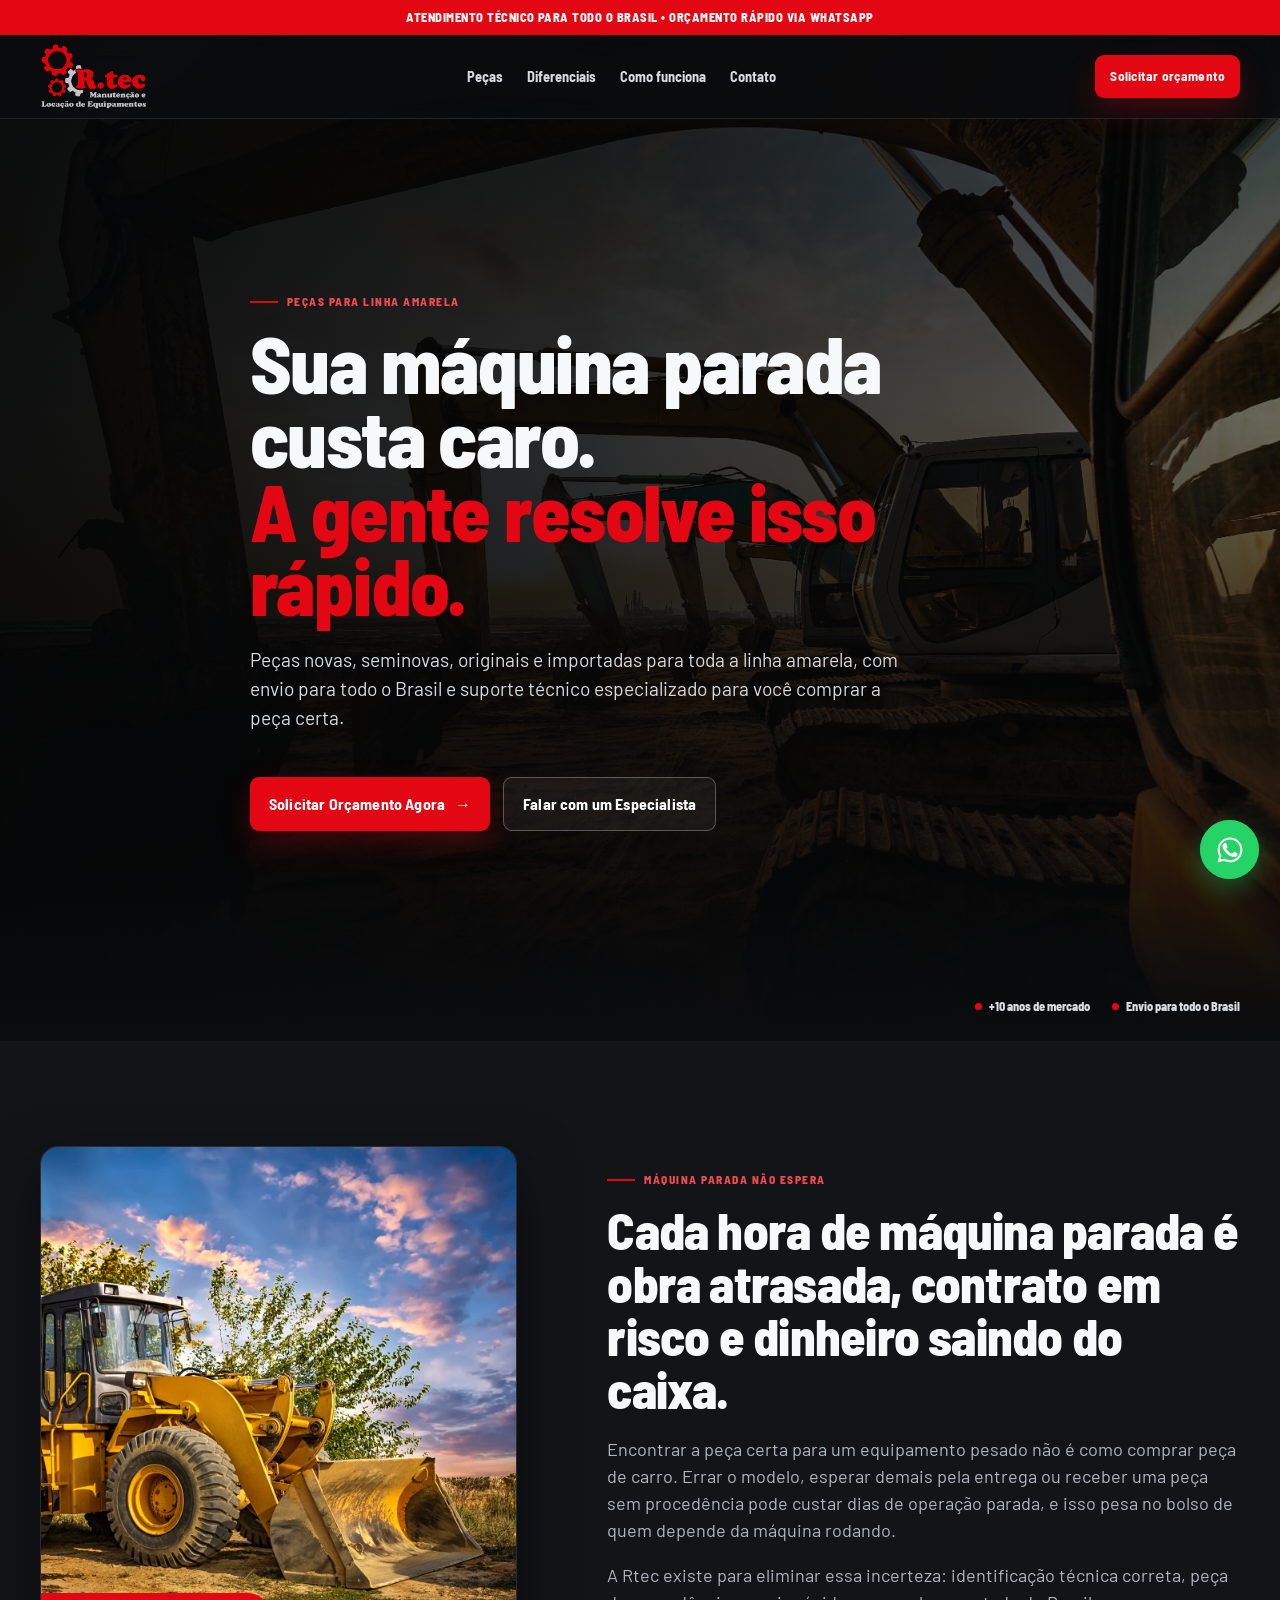
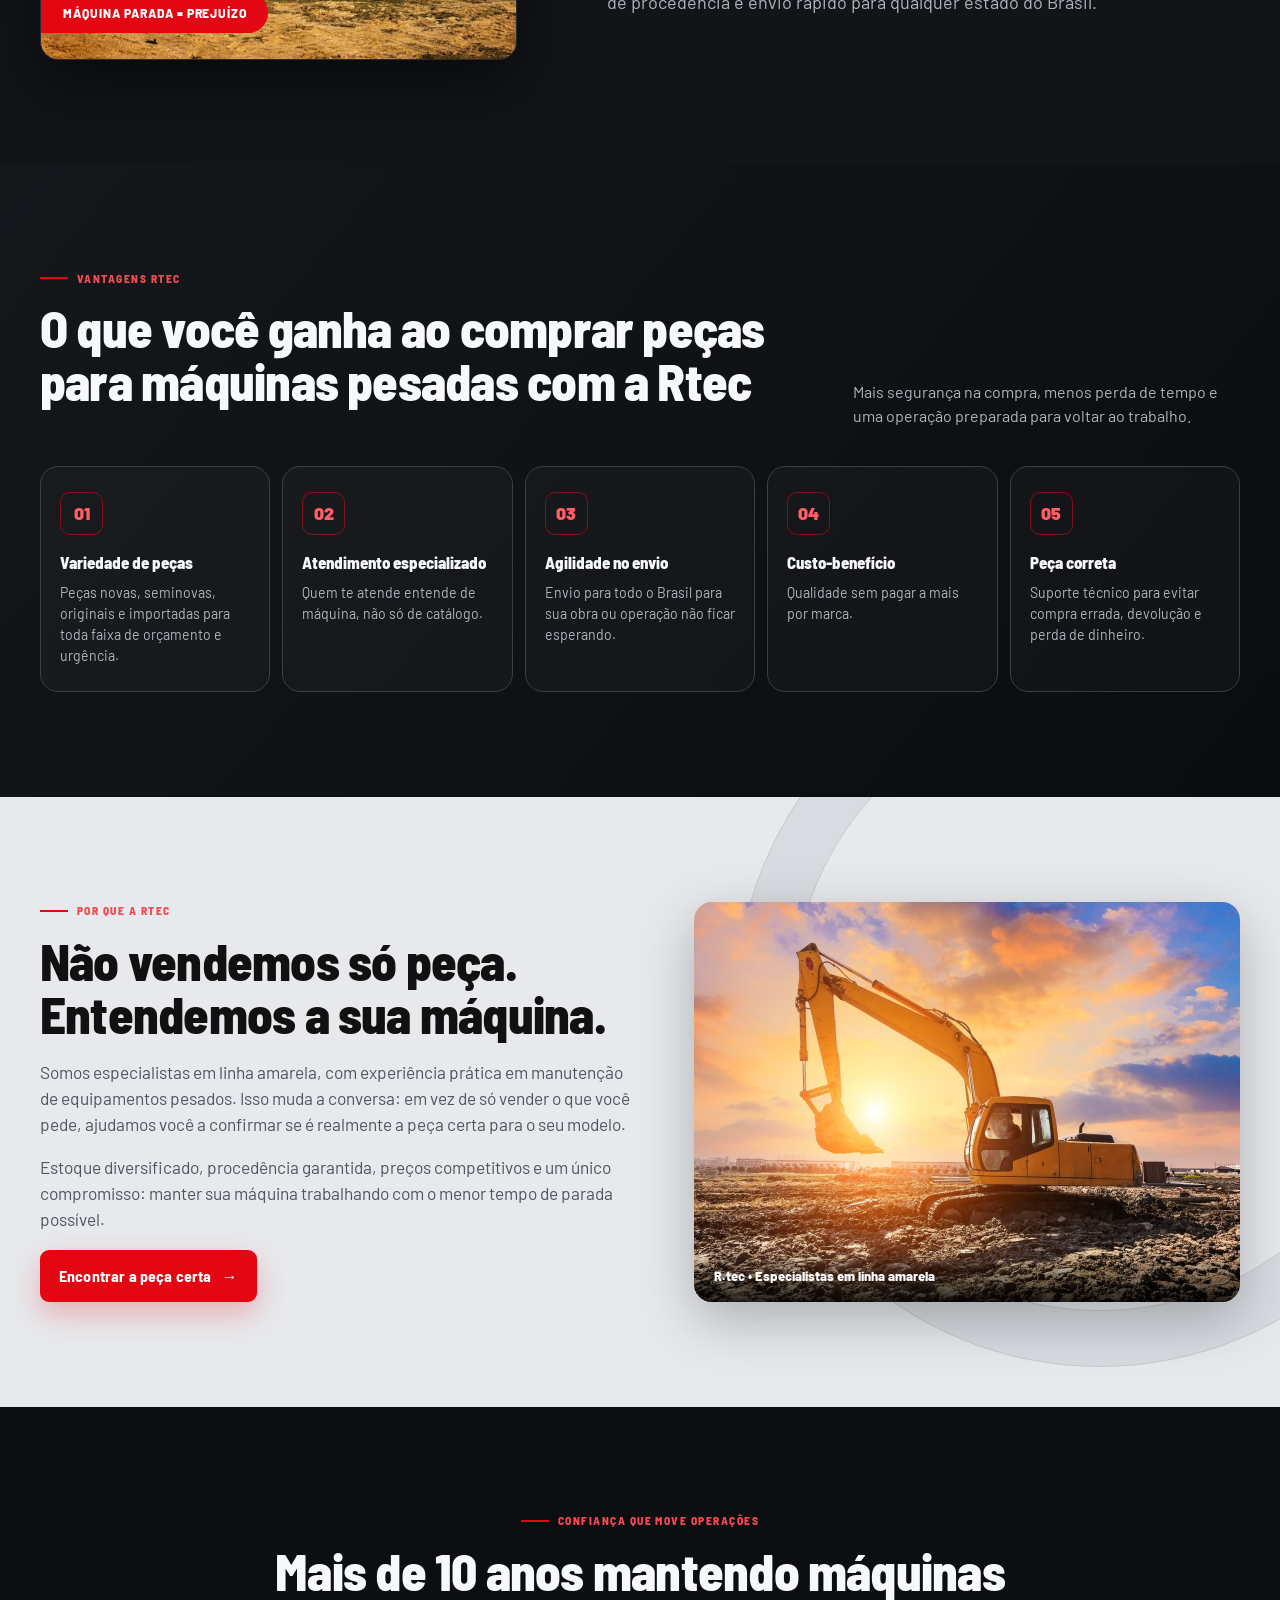
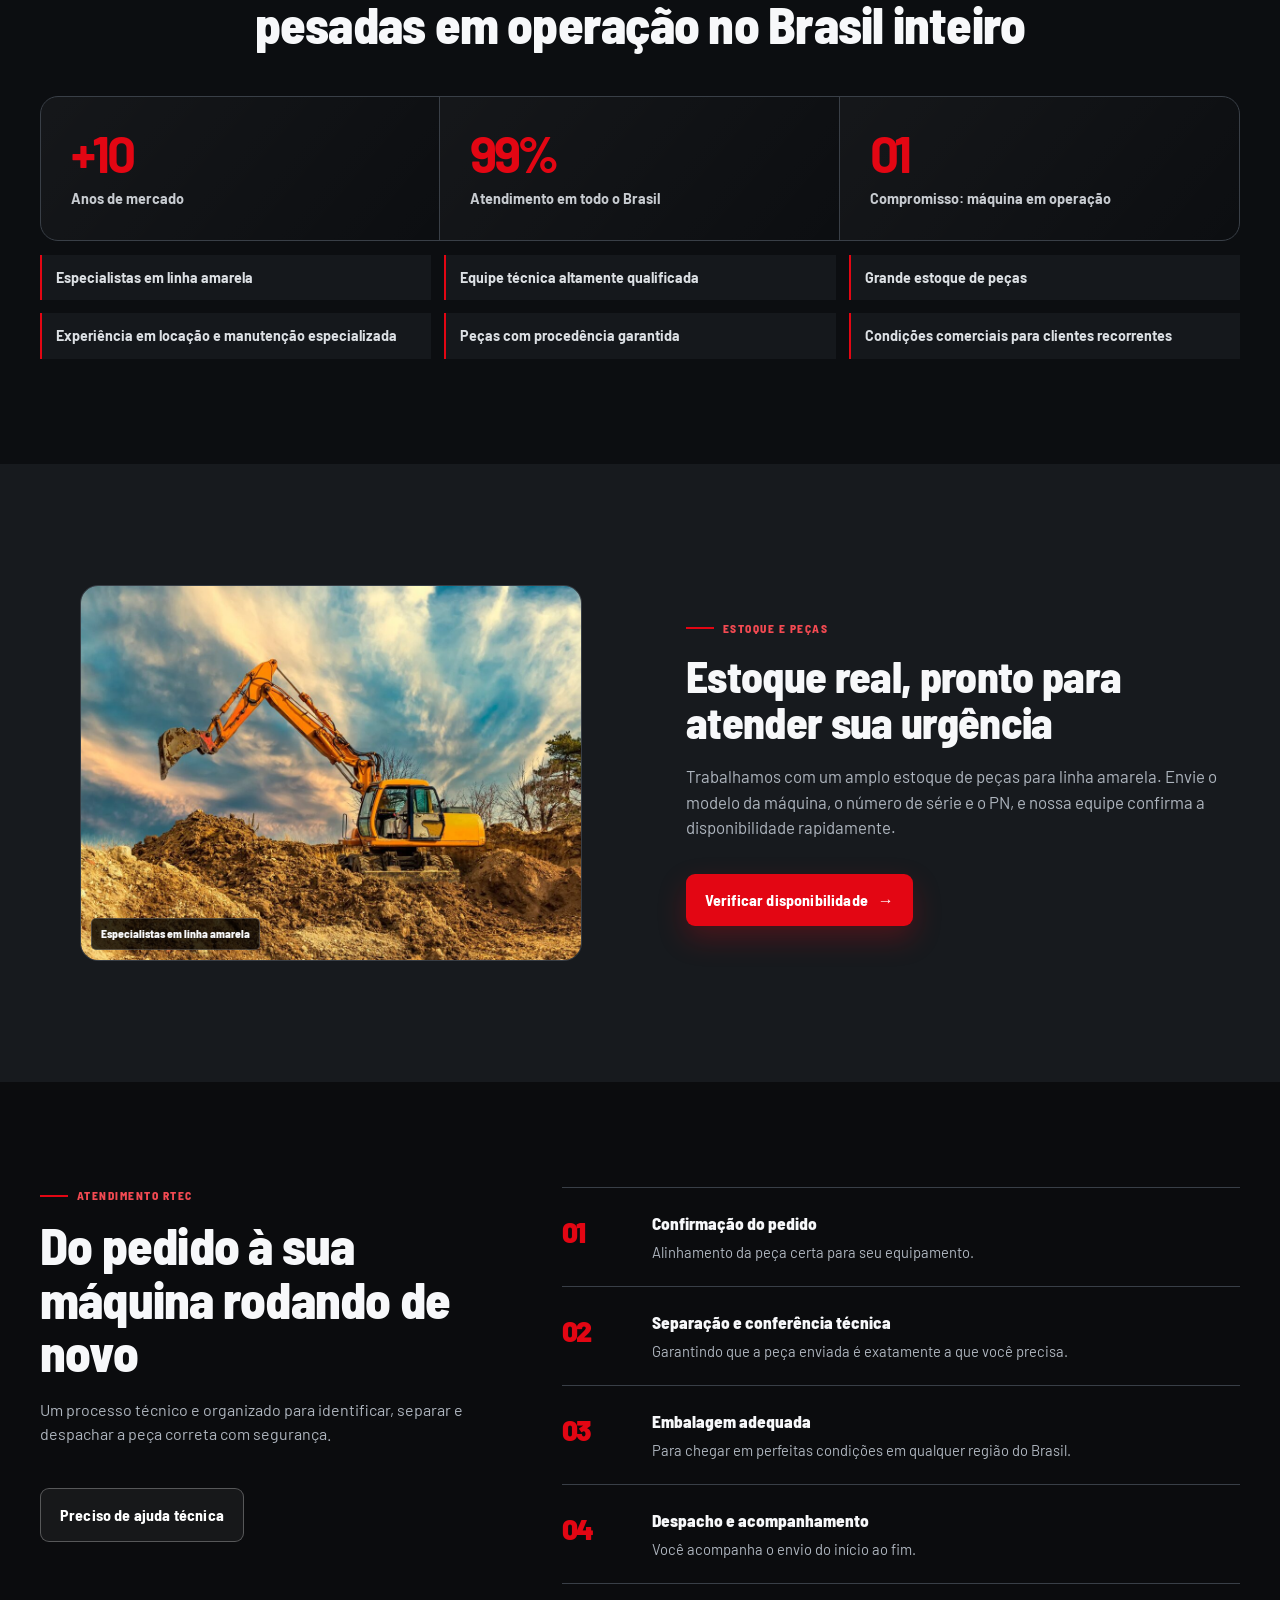
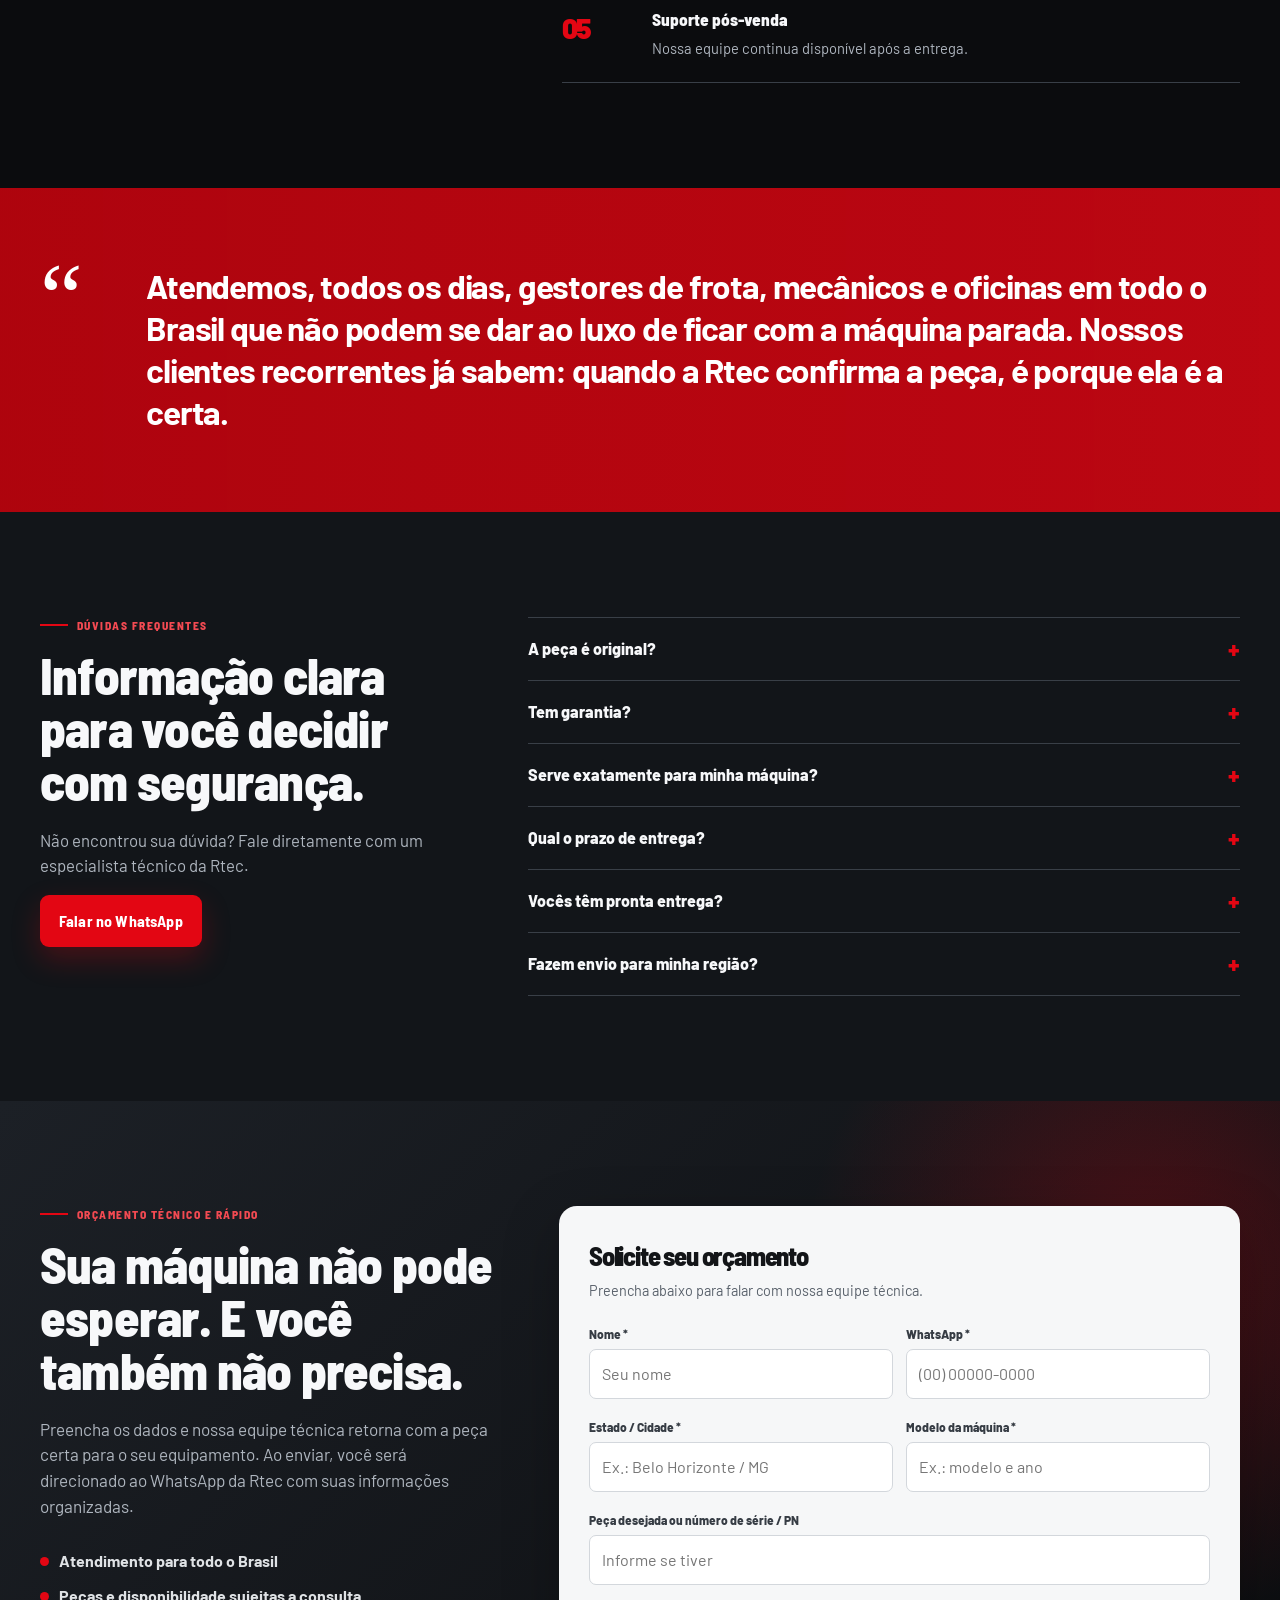
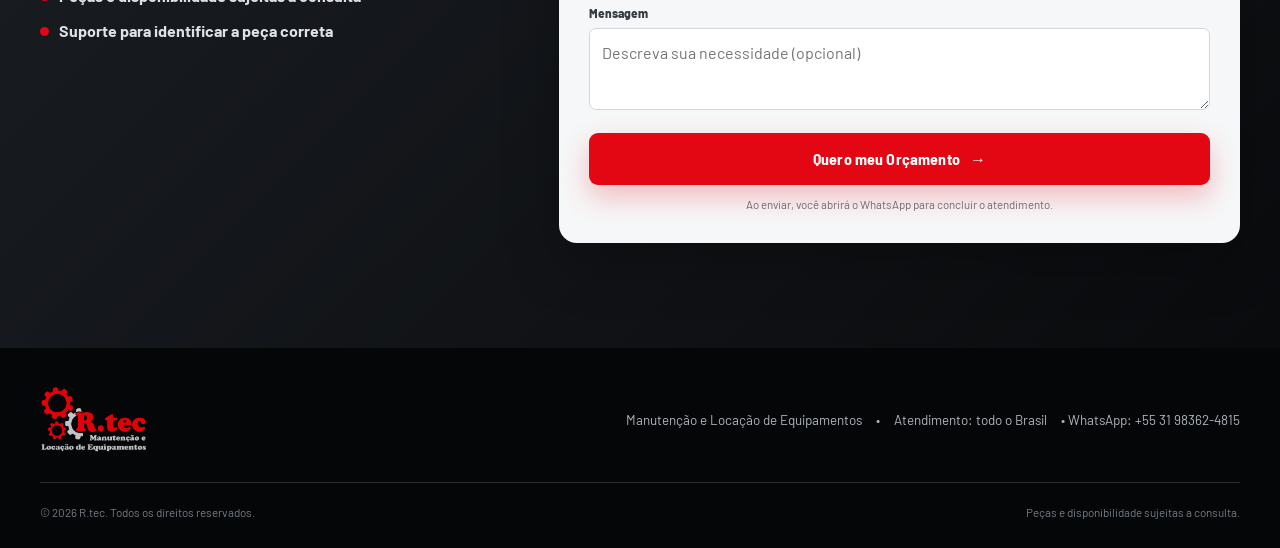
==== commit 01a82ff6: "Add files via upload" ====
--- a/index.html
+++ b/index.html
@@ -21,6 +21,9 @@
 
   <link rel="icon" type="image/png" href="img/favicon.png" />
   <link rel="apple-touch-icon" href="img/favicon.png" />
+  <link rel="preconnect" href="https://fonts.googleapis.com" />
+  <link rel="preconnect" href="https://fonts.gstatic.com" crossorigin />
+  <link rel="stylesheet" href="https://fonts.googleapis.com/css2?family=Barlow:wght@400;500;600;700&family=Barlow+Semi+Condensed:wght@600;700;800;900&display=swap" />
   <link rel="stylesheet" href="css/styles.css" />
 
   <script type="application/ld+json">
@@ -61,7 +64,9 @@
 
   <main>
     <!-- Hero -->
-    <section class="hero" id="inicio">
+    <section class="hero hero-has-video" id="inicio">
+      <video class="hero-video" src="video/escavadeira.mp4" poster="img/hero.jpg" autoplay muted loop playsinline preload="auto" aria-hidden="true"></video>
+      <div class="hero-video-overlay" aria-hidden="true"></div>
       <div class="container hero-content">
         <div class="eyebrow">Peças para linha amarela</div>
         <h1>Sua máquina parada custa caro.<br><em>A gente resolve isso rápido.</em></h1>
@@ -153,40 +158,19 @@
     </section>
 
     <!-- Galeria -->
-    <section class="gallery">
-      <div class="container">
-        <div class="gallery-top reveal">
-          <div>
+    <section class="gallery" id="estoque">
+      <div class="container">
+        <div class="estoque-grid reveal">
+          <figure class="estoque-visual">
+            <img src="img/galeria-maquina.jpg" alt="Máquina de linha amarela em operação em obra de terraplenagem" loading="lazy" />
+            <span class="tag">Especialistas em linha amarela</span>
+          </figure>
+          <div class="estoque-text">
             <div class="eyebrow">Estoque e peças</div>
             <h2>Estoque real, pronto para atender sua urgência</h2>
-          </div>
-          <p>Trabalhamos com um amplo estoque de peças para linha amarela. Envie o modelo da máquina, o número de série e o PN, e nossa equipe confirma a disponibilidade rapidamente.</p>
-        </div>
-        <div class="gallery-grid reveal">
-          <div class="gallery-item">
-            <img src="img/galeria-maquina.jpg" alt="Máquina de linha amarela em operação em obra de terraplenagem" loading="lazy" />
-            <span class="tag">Especialistas em linha amarela</span>
-          </div>
-          <button class="gallery-item" type="button" data-zoom data-caption="Peças de reposição — bico injetor">
-            <img src="img/peca-1.png" alt="Bico injetor para máquina pesada" loading="lazy" />
-            <span class="tag">Peças de reposição</span>
-            <span class="zoom" aria-hidden="true">+</span>
-          </button>
-          <button class="gallery-item" type="button" data-zoom data-caption="Componentes técnicos — elemento filtrante">
-            <img src="img/peca-2.png" alt="Elemento filtrante metálico para máquina pesada" loading="lazy" />
-            <span class="tag">Componentes técnicos</span>
-            <span class="zoom" aria-hidden="true">+</span>
-          </button>
-          <button class="gallery-item" type="button" data-zoom data-caption="Filtros — filtro hidráulico com cabeçote">
-            <img src="img/peca-3.png" alt="Filtro hidráulico com cabeçote para máquina pesada" loading="lazy" />
-            <span class="tag">Filtros</span>
-            <span class="zoom" aria-hidden="true">+</span>
-          </button>
-          <button class="gallery-item" type="button" data-zoom data-caption="Peças para motor — pistão e pino">
-            <img src="img/peca-4.png" alt="Pistão e pino de motor para máquina pesada" loading="lazy" />
-            <span class="tag">Peças para motor</span>
-            <span class="zoom" aria-hidden="true">+</span>
-          </button>
+            <p>Trabalhamos com um amplo estoque de peças para linha amarela. Envie o modelo da máquina, o número de série e o PN, e nossa equipe confirma a disponibilidade rapidamente.</p>
+            <a class="button button-red" role="button" tabindex="0" data-wa="Olá, Rtec! Gostaria de verificar a disponibilidade de uma peça.">Verificar disponibilidade <span>→</span></a>
+          </div>
         </div>
       </div>
     </section>
--- a/css/styles.css
+++ b/css/styles.css
@@ -791,3 +791,167 @@
   .to-top { right: 20px; bottom: 84px; }
   .difference:after { height: 100vw; width: 100vw; }
 }
+
+/* Ajustes extras ----------------------------------------------------------- */
+
+/* Cursor pointer em todos os elementos que abrem o WhatsApp */
+[data-wa],
+.whatsapp-float {
+  cursor: pointer;
+}
+
+/* Nova seção de estoque (texto + imagem da escavadeira) */
+.estoque-grid {
+  display: grid;
+  grid-template-columns: 1fr 1.1fr;
+  gap: 60px;
+  align-items: center;
+}
+
+.estoque-text {
+  max-width: 560px;
+}
+
+.estoque-text h2 {
+  margin: 14px 0 22px;
+}
+
+.estoque-text p {
+  color: var(--muted);
+  font-size: 1.05rem;
+  margin: 0;
+}
+
+.estoque-text .button {
+  margin-top: 28px;
+}
+
+.estoque-visual {
+  position: relative;
+  border-radius: var(--radius);
+  overflow: hidden;
+  border: 1px solid #373d45;
+  background: #f3f3f3;
+  aspect-ratio: 4 / 3;
+}
+
+.estoque-visual img {
+  width: 100%;
+  height: 100%;
+  object-fit: cover;
+  display: block;
+  transition: transform 0.45s var(--ease);
+}
+
+.estoque-visual:hover img {
+  transform: scale(1.05);
+}
+
+.estoque-visual .tag {
+  position: absolute;
+  bottom: 10px;
+  left: 10px;
+  background: rgba(0, 0, 0, 0.78);
+  border: 1px solid rgba(255, 255, 255, 0.2);
+  border-radius: 5px;
+  padding: 6px 9px;
+  font-size: 0.73rem;
+  font-weight: 750;
+  color: var(--white);
+  pointer-events: none;
+}
+
+@media (max-width: 900px) {
+  .estoque-grid {
+    grid-template-columns: 1fr;
+    gap: 35px;
+  }
+
+  .estoque-text {
+    max-width: 100%;
+  }
+
+  .estoque-visual {
+    aspect-ratio: 16 / 10;
+  }
+}
+
+@media (max-width: 560px) {
+  .estoque-text p {
+    font-size: 1rem;
+  }
+
+  .estoque-visual {
+    aspect-ratio: 4 / 3;
+  }
+}
+
+/* Tipografia (restaura o peso e a diagramação original) --------------------- */
+body {
+  font-family: "Barlow", -apple-system, BlinkMacSystemFont, "Segoe UI", Arial, sans-serif;
+  font-weight: 400;
+}
+h1, h2, h3, h4,
+.button,
+.nav-links a,
+.eyebrow,
+.topbar,
+.trust-strip,
+.tag {
+  font-family: "Barlow Semi Condensed", "Barlow", "Segoe UI", Arial, sans-serif;
+}
+h1, h2, h3 { font-weight: 800; }
+h4 { font-weight: 700; }
+.button { font-weight: 700; letter-spacing: 0.01em; }
+.hero h1 { letter-spacing: -0.02em; }
+h2 { letter-spacing: -0.015em; }
+
+/* Hero em vídeo ------------------------------------------------------------ */
+.hero-video {
+  position: absolute;
+  inset: 0;
+  width: 100%;
+  height: 100%;
+  object-fit: cover;
+  z-index: -3;
+}
+.hero-video-overlay {
+  position: absolute;
+  inset: 0;
+  z-index: -2;
+  background:
+    linear-gradient(90deg, rgba(5, 6, 7, 0.94) 0%, rgba(5, 6, 7, 0.8) 45%, rgba(5, 6, 7, 0.42) 100%),
+    linear-gradient(180deg, rgba(5, 6, 7, 0.6) 0%, rgba(5, 6, 7, 0.25) 40%, rgba(5, 6, 7, 0.85) 100%);
+}
+.hero.hero-has-video { background: var(--black); }
+
+/* Espaçamentos entre textos e botões --------------------------------------- */
+.hero p { margin-bottom: 0; }
+.hero-actions { margin-top: 44px; }
+.process-copy .button,
+.faq-cta .button,
+.section-cta .button { margin-top: 26px; }
+
+/* Estoque: imagem à esquerda, texto e botão à direita ---------------------- */
+.estoque-grid {
+  grid-template-columns: 1.05fr 1fr;
+  gap: 64px;
+  align-items: center;
+}
+.estoque-visual { order: 1; aspect-ratio: 4 / 3; }
+.estoque-text {
+  order: 2;
+  max-width: 540px;
+  display: flex;
+  flex-direction: column;
+  align-items: flex-start;
+}
+.estoque-text h2 { margin: 16px 0 20px; font-size: clamp(1.9rem, 3.4vw, 2.8rem); line-height: 1.05; }
+.estoque-text p { margin: 0; }
+.estoque-text .button { margin-top: 34px; }
+
+@media (max-width: 900px) {
+  .estoque-grid { grid-template-columns: 1fr; gap: 32px; }
+  .estoque-visual { order: 1; }
+  .estoque-text { order: 2; max-width: none; }
+}
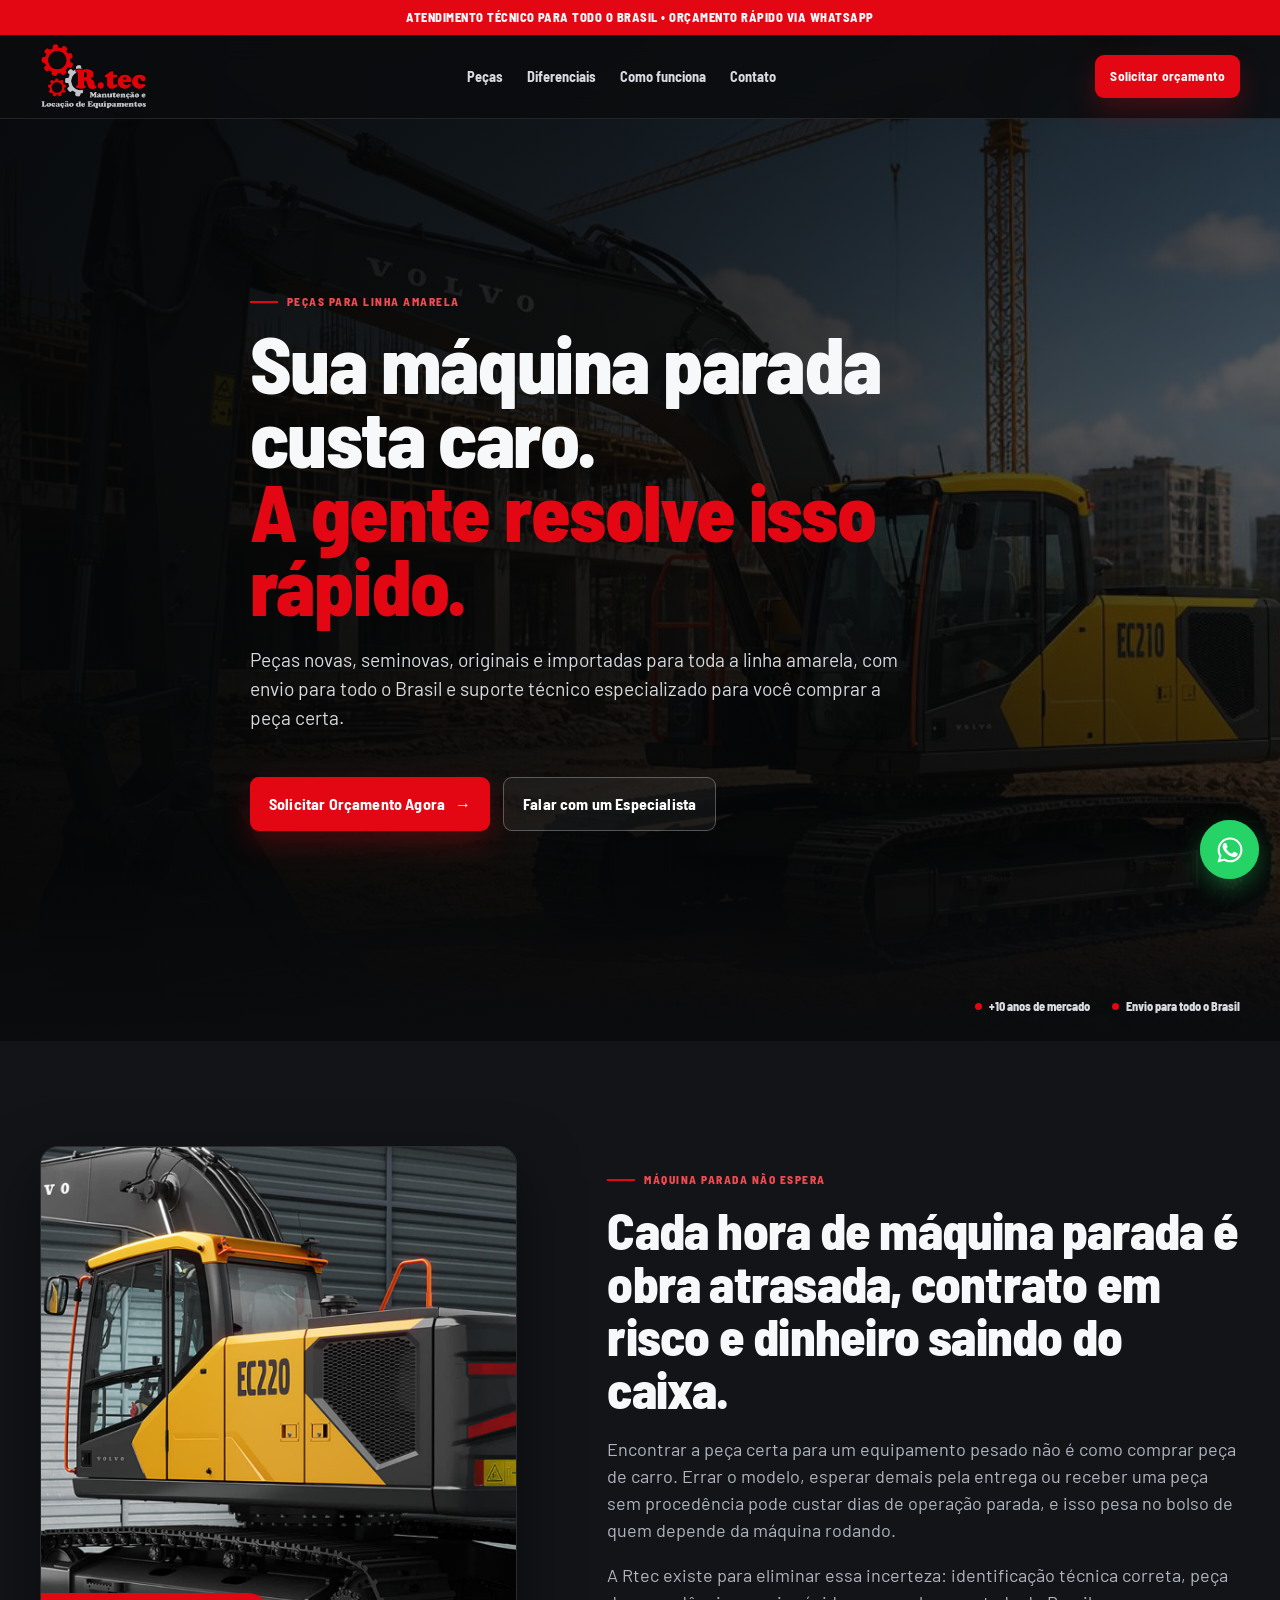
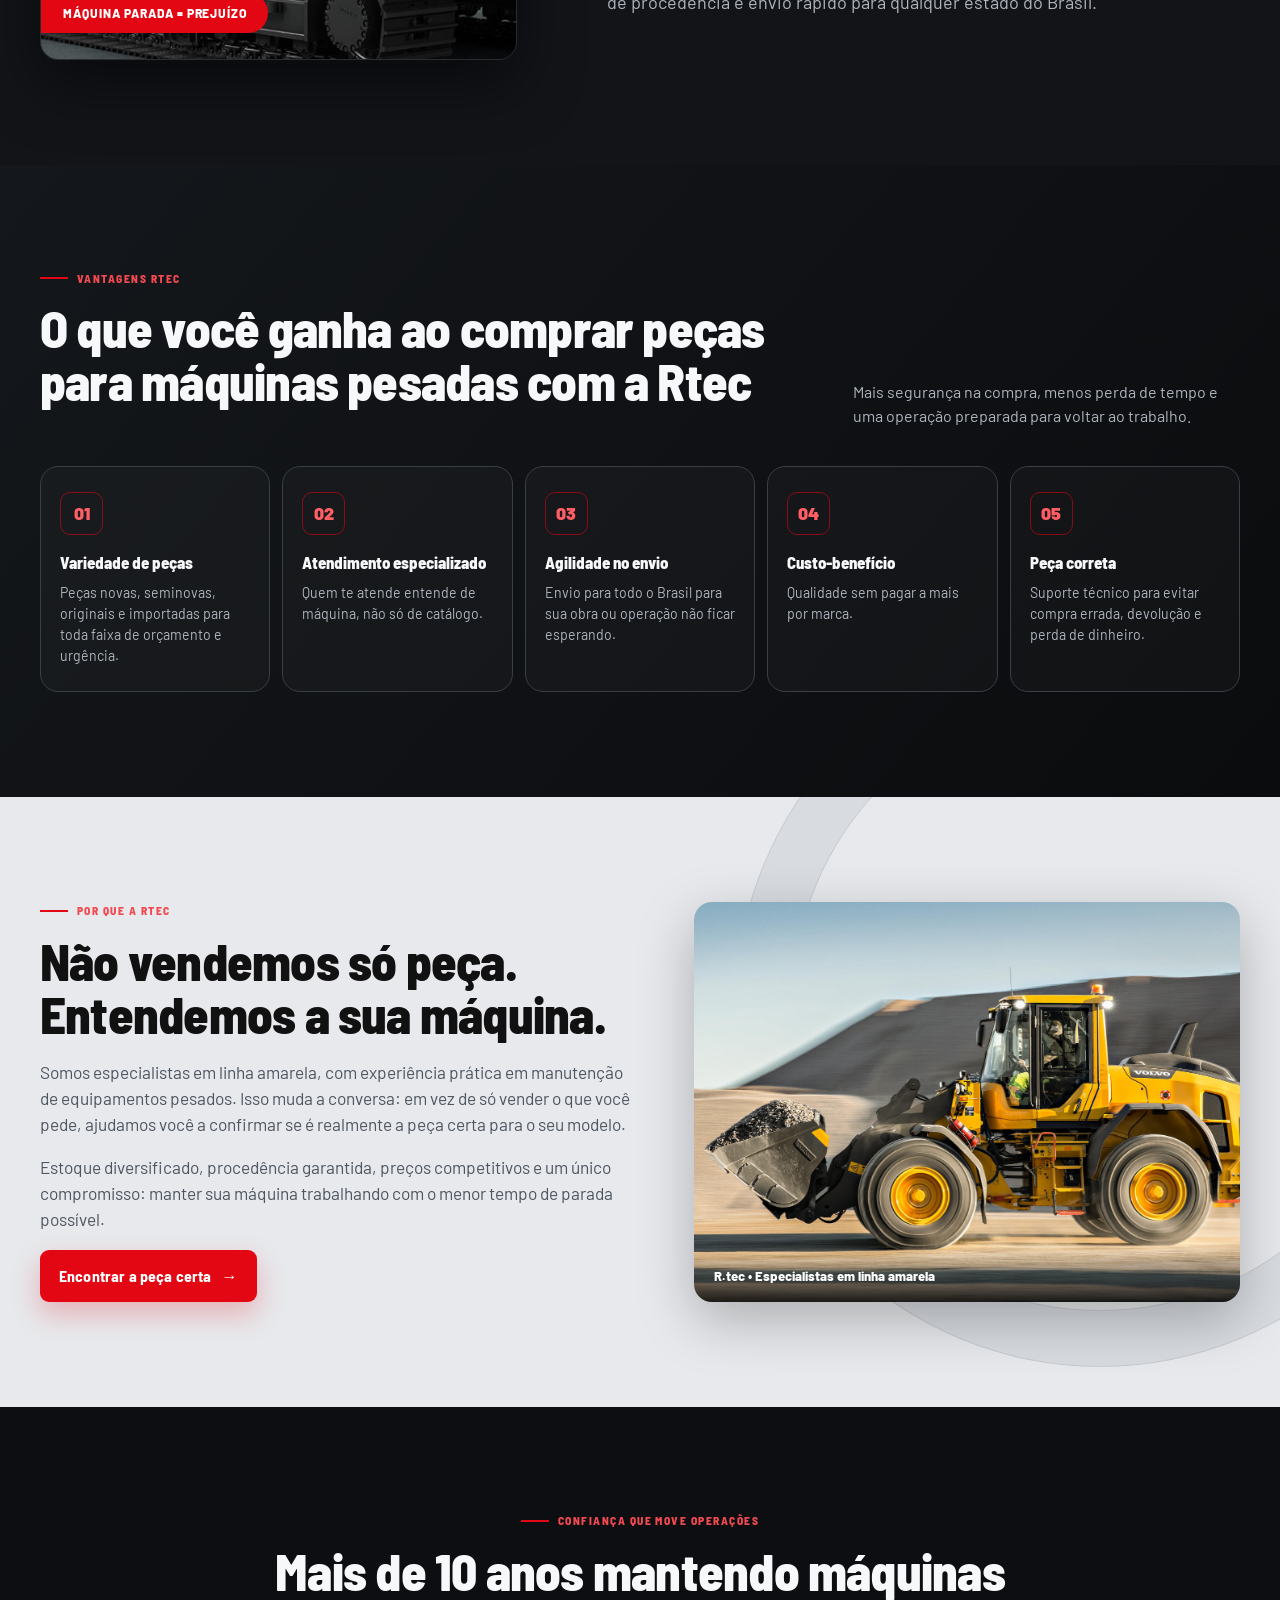
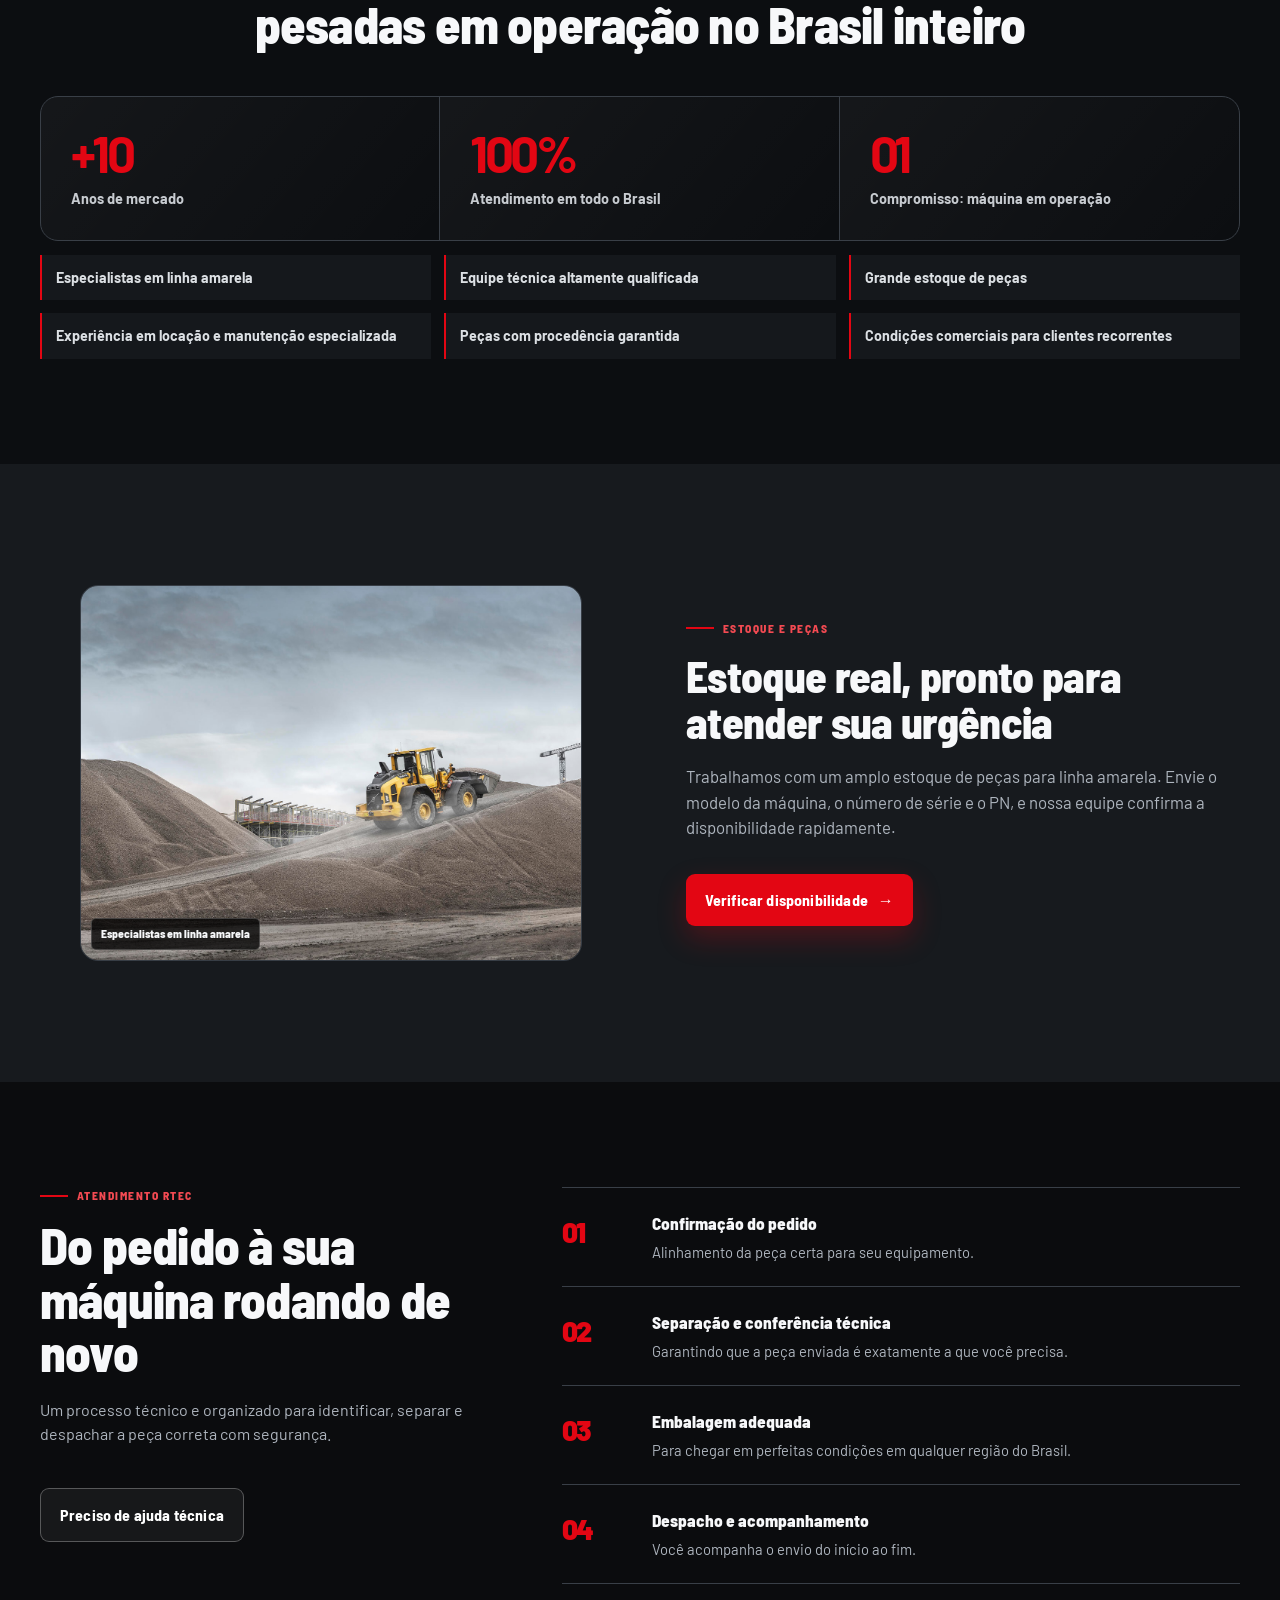
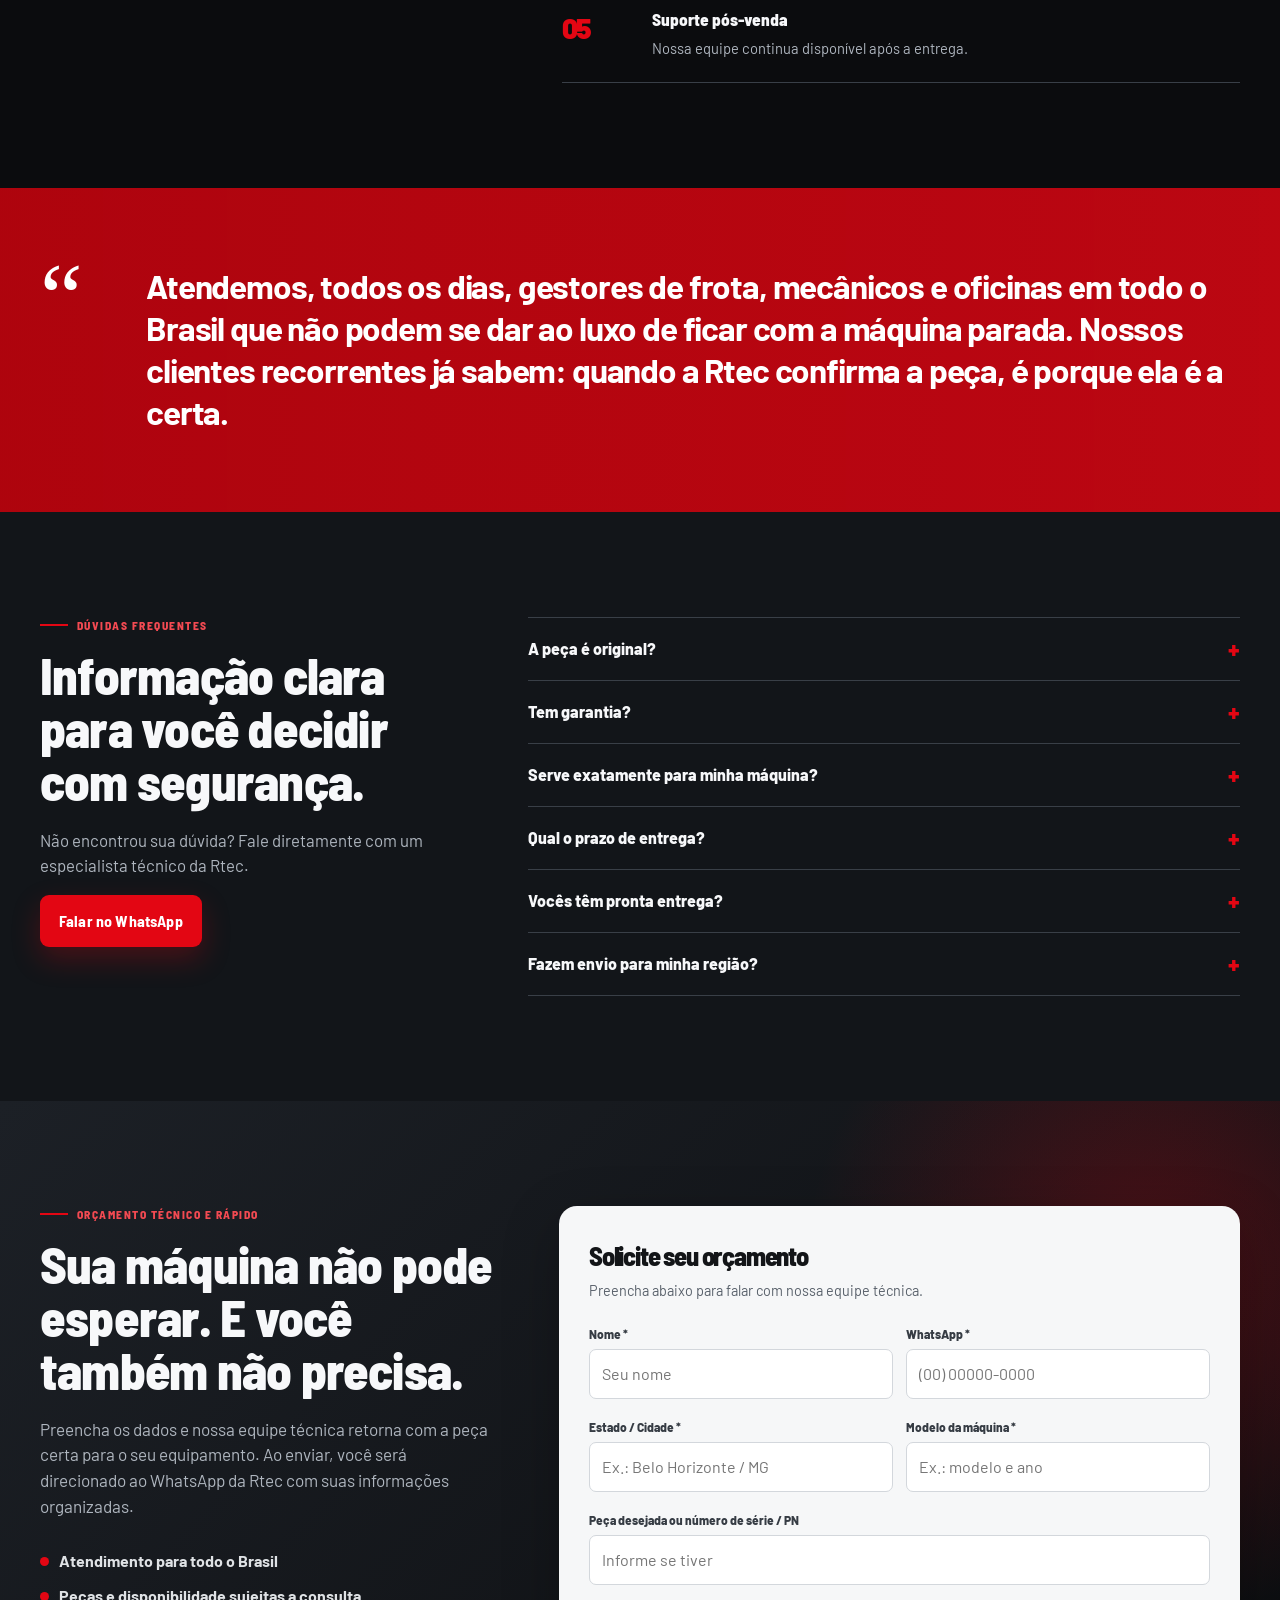
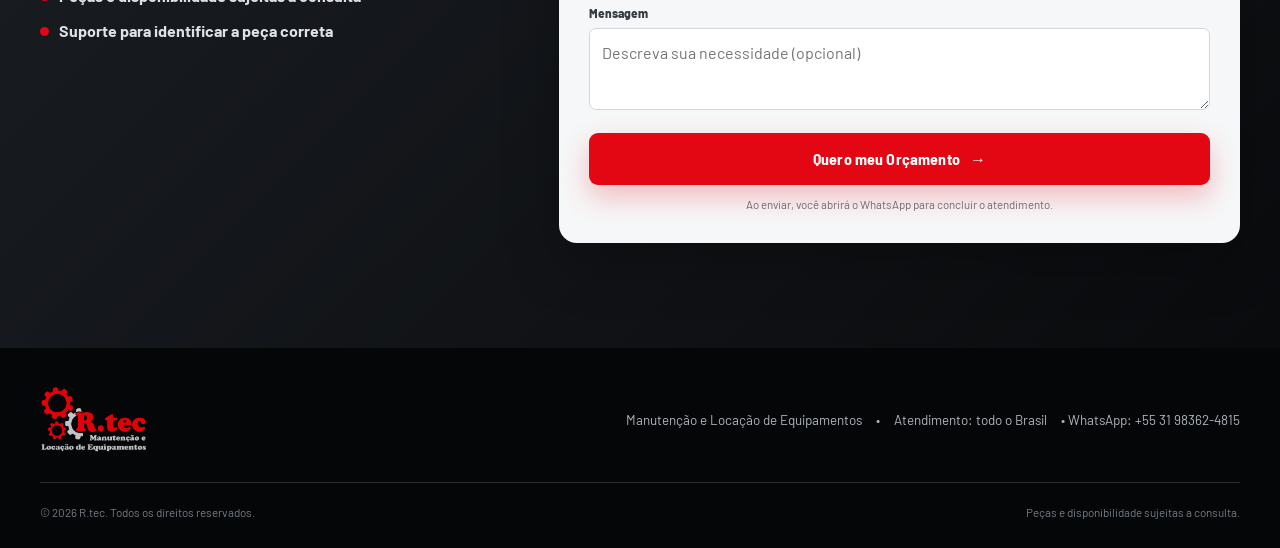
==== commit 9c8915a3: "Add files via upload" ====
--- a/index.html
+++ b/index.html
@@ -86,7 +86,7 @@
     <section class="pain">
       <div class="container pain-grid">
         <figure class="pain-visual reveal">
-          <img src="img/pain.jpg" alt="Trator de esteira amarelo parado em obra ao entardecer" loading="lazy" width="1024" height="1280" />
+          <img src="img/pain.jpg" alt="Escavadeira Volvo EC220 em pátio industrial" loading="lazy" width="1024" height="1280" />
           <figcaption class="pain-badge">Máquina parada = prejuízo</figcaption>
         </figure>
         <div class="reveal">
@@ -129,7 +129,7 @@
           <a class="button button-red" href="#contato">Encontrar a peça certa <span>→</span></a>
         </div>
         <div class="machine-frame reveal">
-          <img src="img/maquina-diferenciais.jpg" alt="Escavadeira de linha amarela em operação ao pôr do sol" loading="lazy" />
+          <img src="img/maquina-diferenciais.jpg" alt="Pá carregadeira Volvo L90H em operação" loading="lazy" />
         </div>
       </div>
     </section>
@@ -162,7 +162,7 @@
       <div class="container">
         <div class="estoque-grid reveal">
           <figure class="estoque-visual">
-            <img src="img/galeria-maquina.jpg" alt="Máquina de linha amarela em operação em obra de terraplenagem" loading="lazy" />
+            <img src="img/galeria-maquina.jpg" alt="Pá carregadeira Volvo em pilha de agregados" loading="lazy" />
             <span class="tag">Especialistas em linha amarela</span>
           </figure>
           <div class="estoque-text">
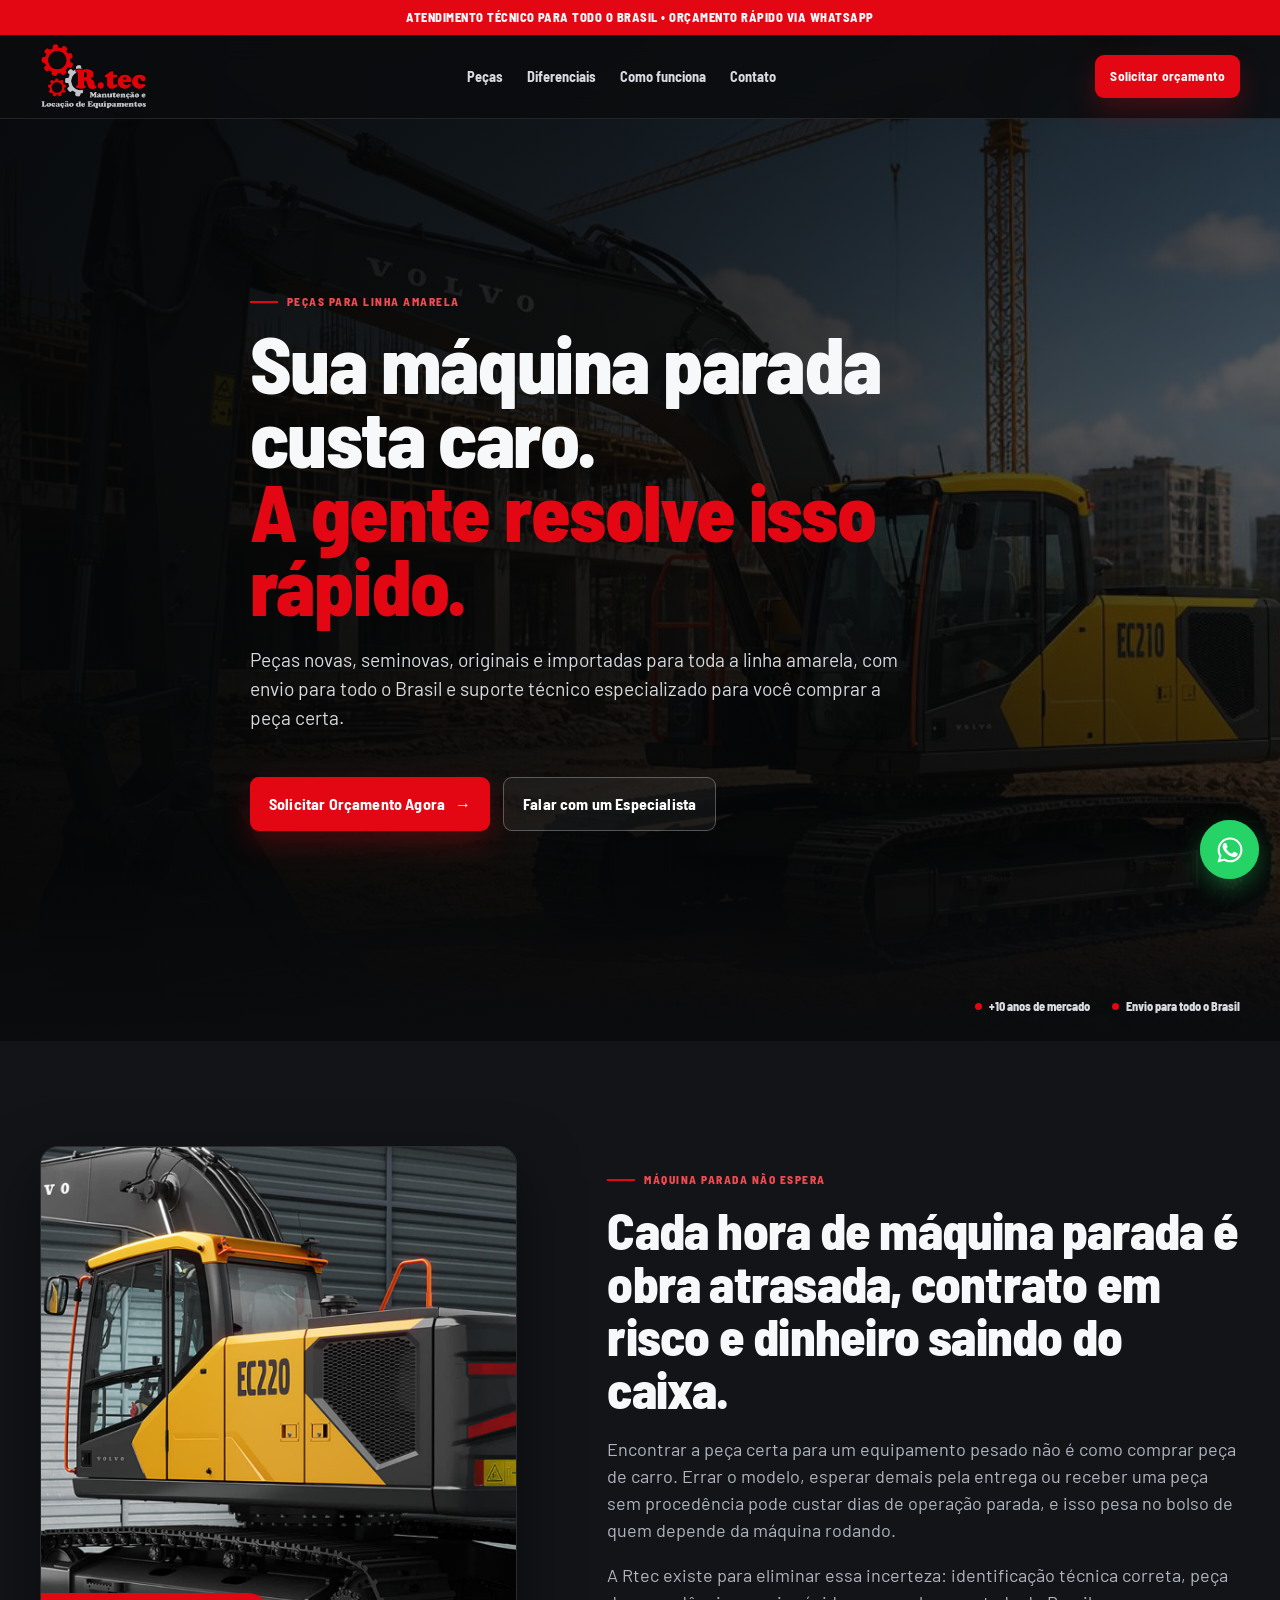
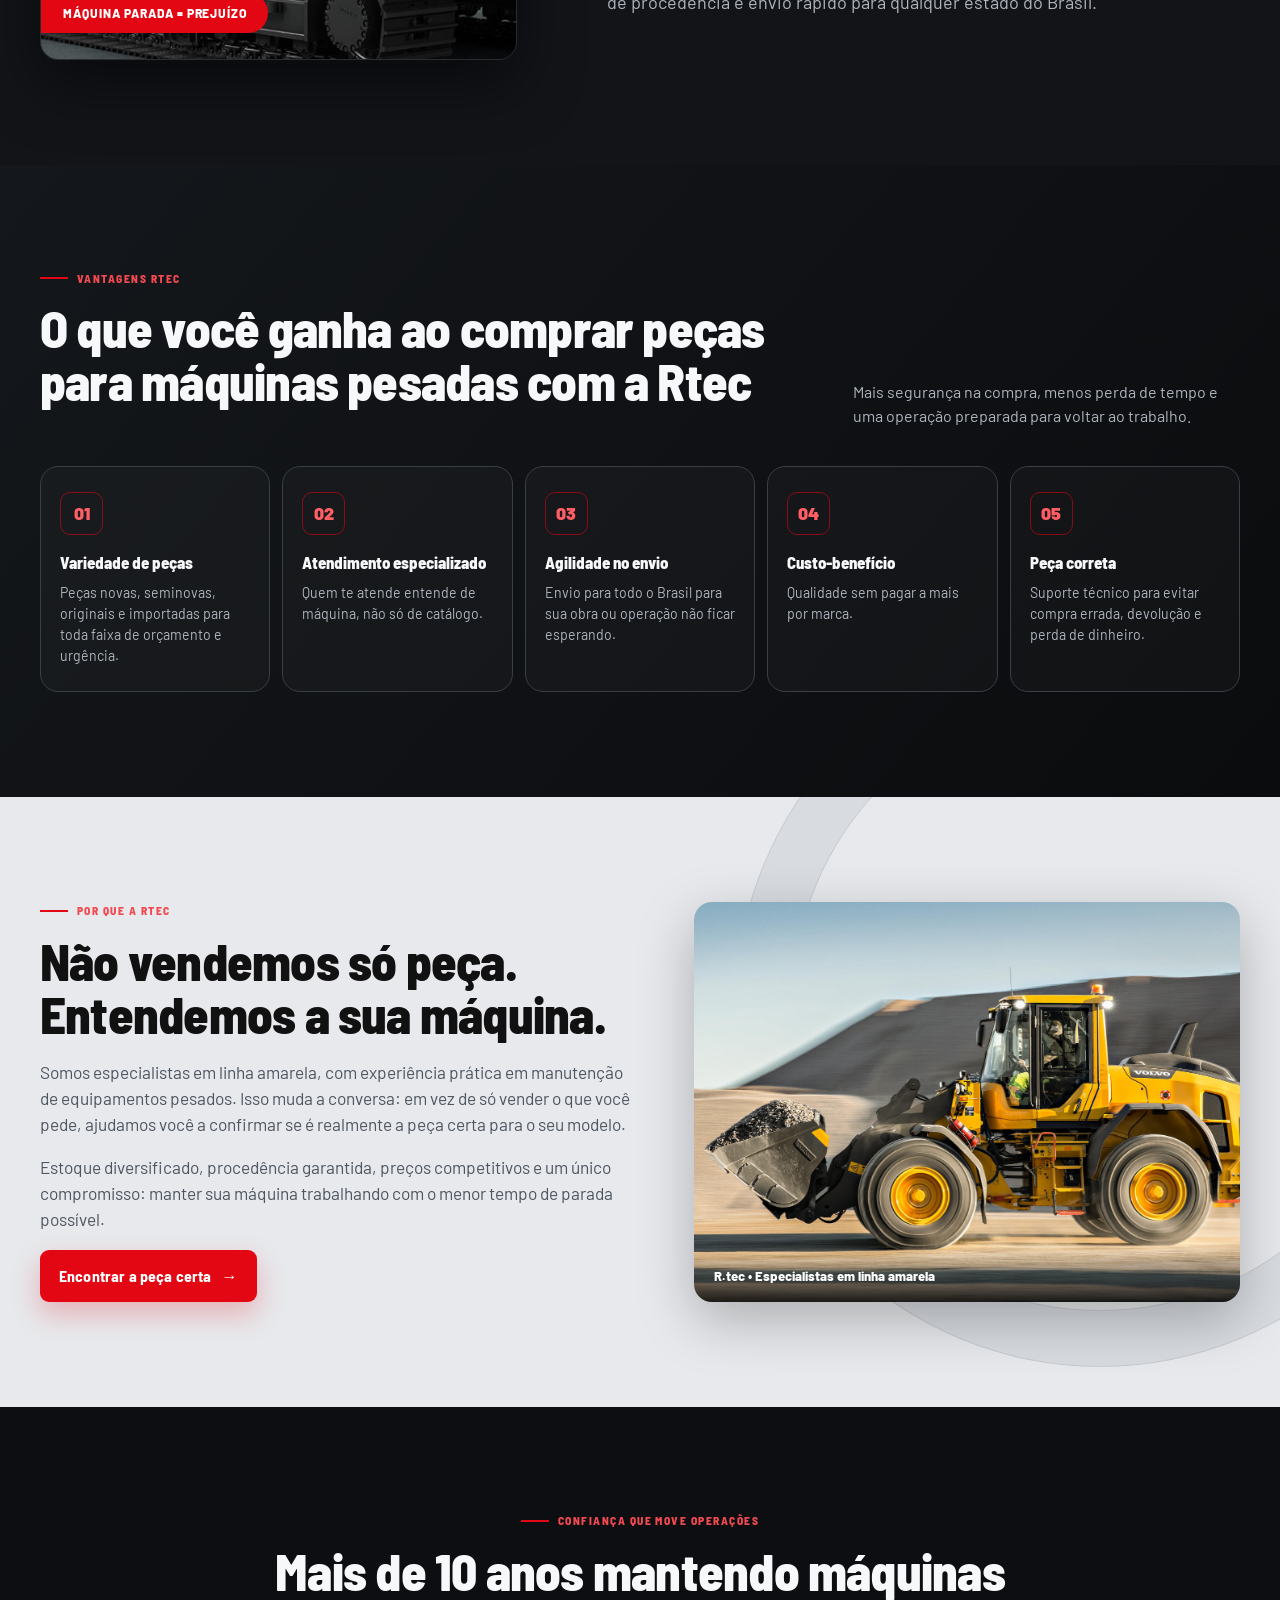
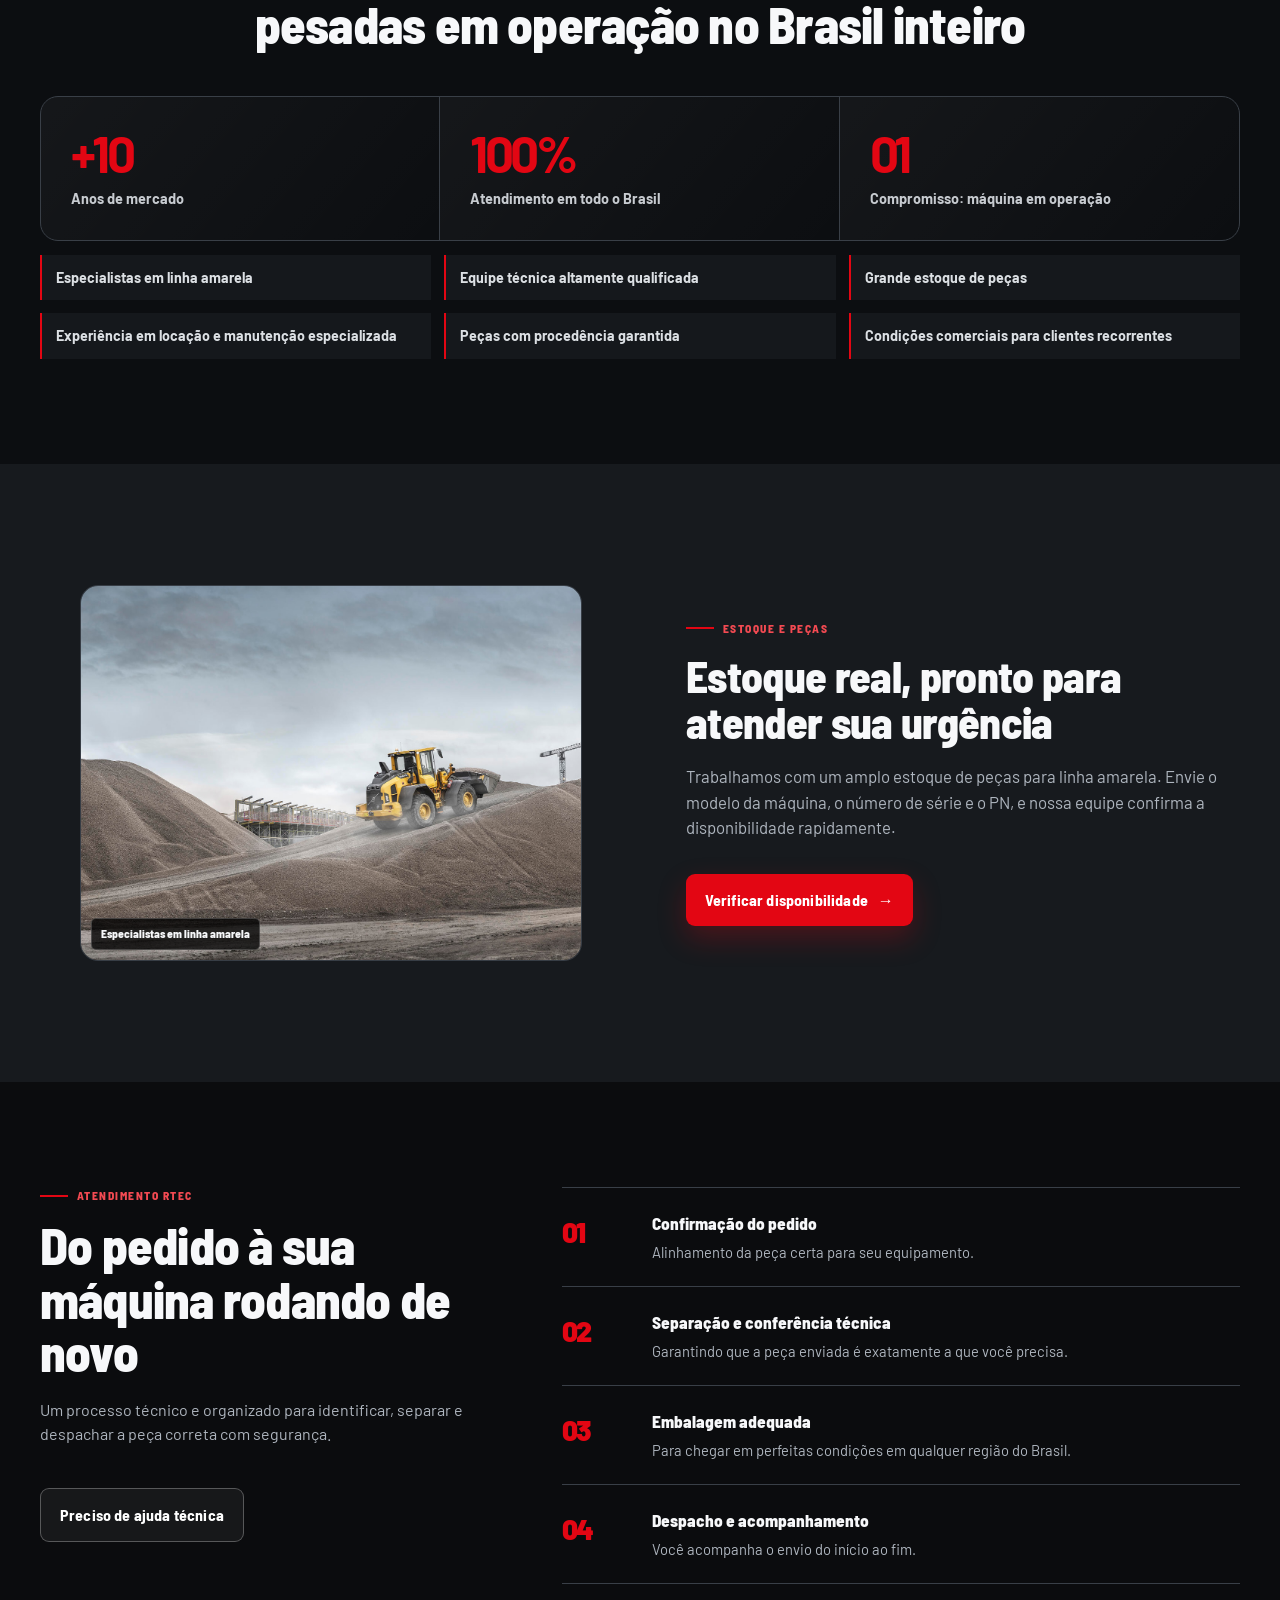
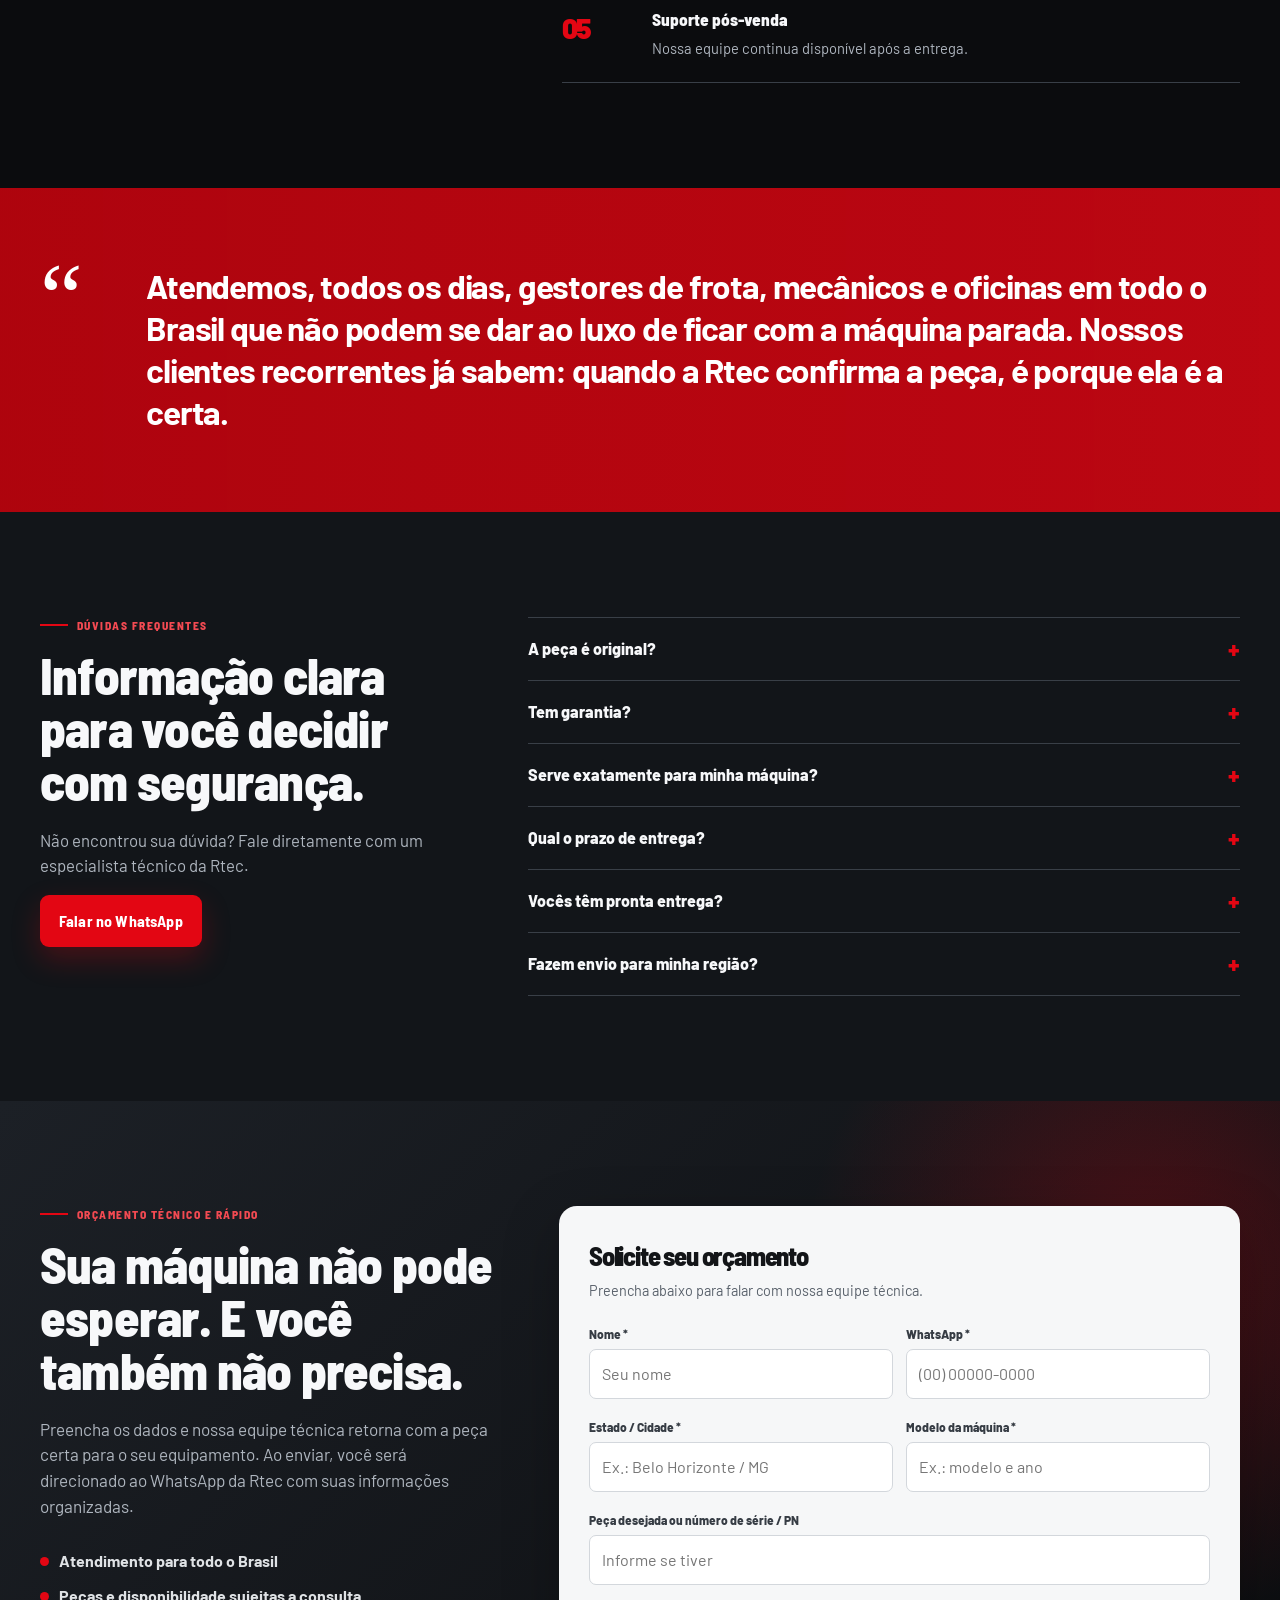
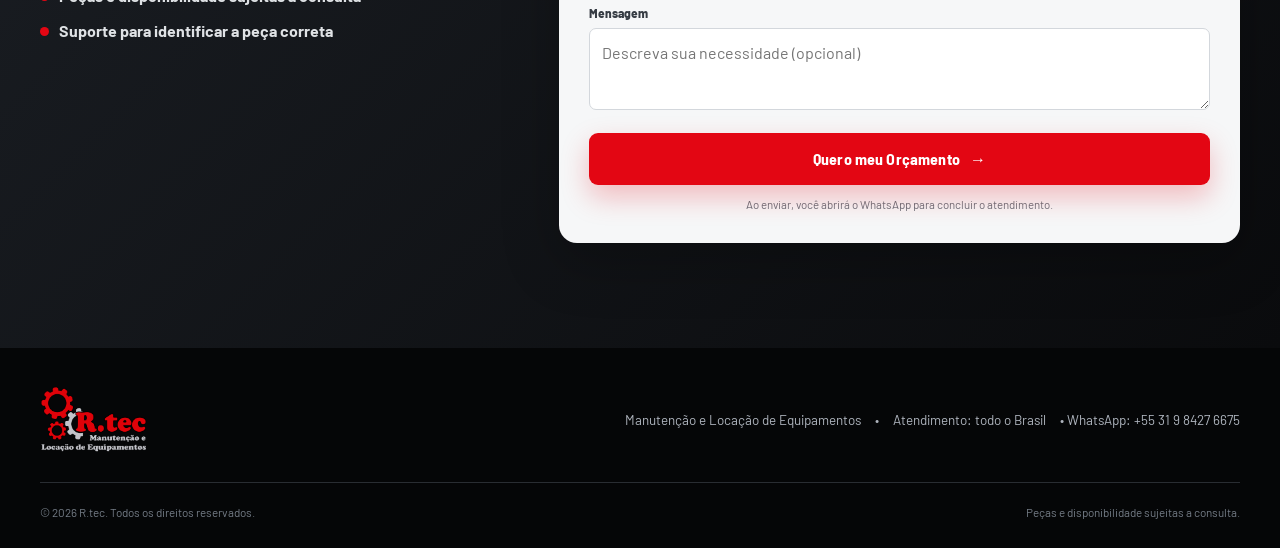
==== commit 3af9bb25: "Add files via upload" ====
--- a/index.html
+++ b/index.html
@@ -33,7 +33,7 @@
     "name": "R.tec Manutenção e Locação de Equipamentos",
     "description": "Peças novas, seminovas, originais e importadas para linha amarela, com atendimento técnico e envio para todo o Brasil.",
     "image": "img/og-cover.jpg",
-    "telephone": "+5531983624815",
+    "telephone": "+5531984276675",
     "areaServed": "BR",
     "address": { "@type": "PostalAddress", "addressCountry": "BR" }
   }
@@ -282,7 +282,7 @@
           <span>Manutenção e Locação de Equipamentos</span>
           <span>•</span>
           <span>Atendimento: todo o Brasil</span>
-          <a role="button" tabindex="0" data-wa="Olá, Rtec! Gostaria de solicitar um orçamento.">• WhatsApp: +55 31 98362-4815</a>
+          <a role="button" tabindex="0" data-wa="Olá, Rtec! Gostaria de solicitar um orçamento.">• WhatsApp: +55 31 9 8427 6675</a>
         </div>
       </div>
       <div class="copyline">
